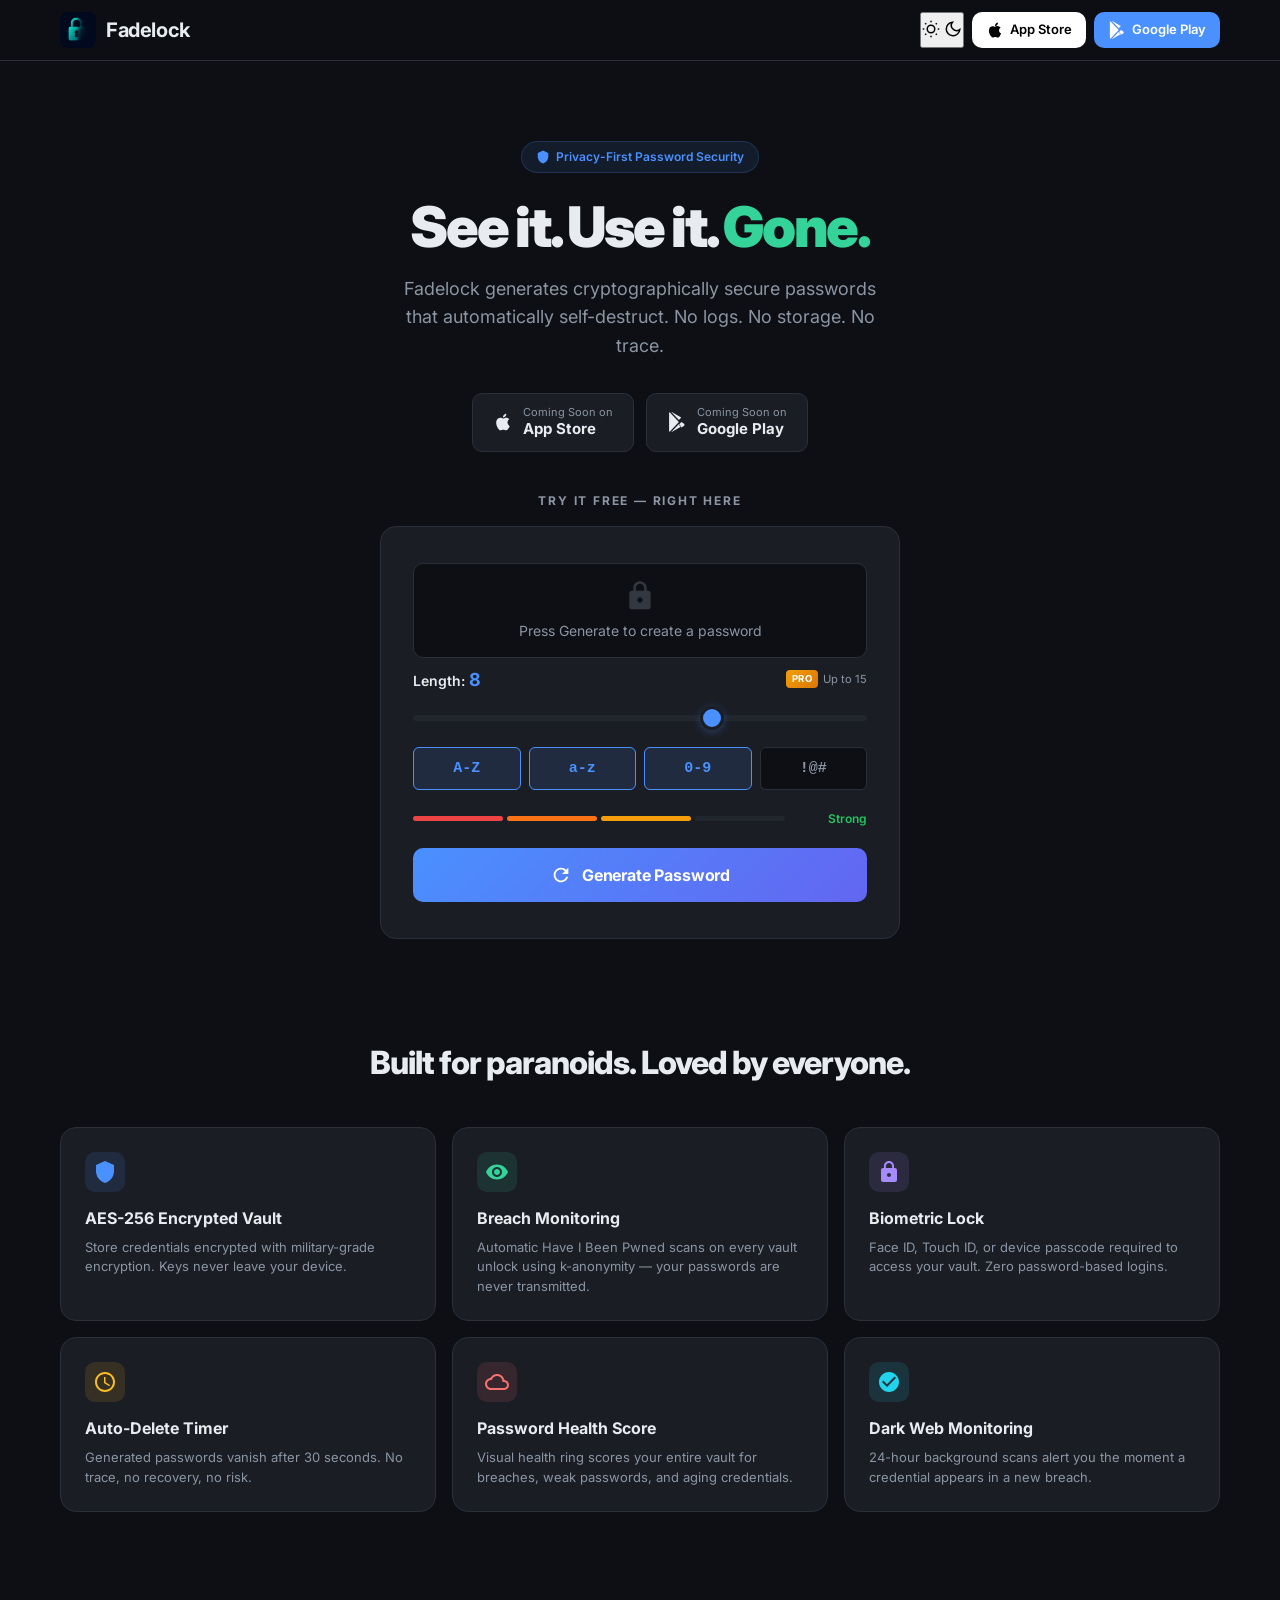
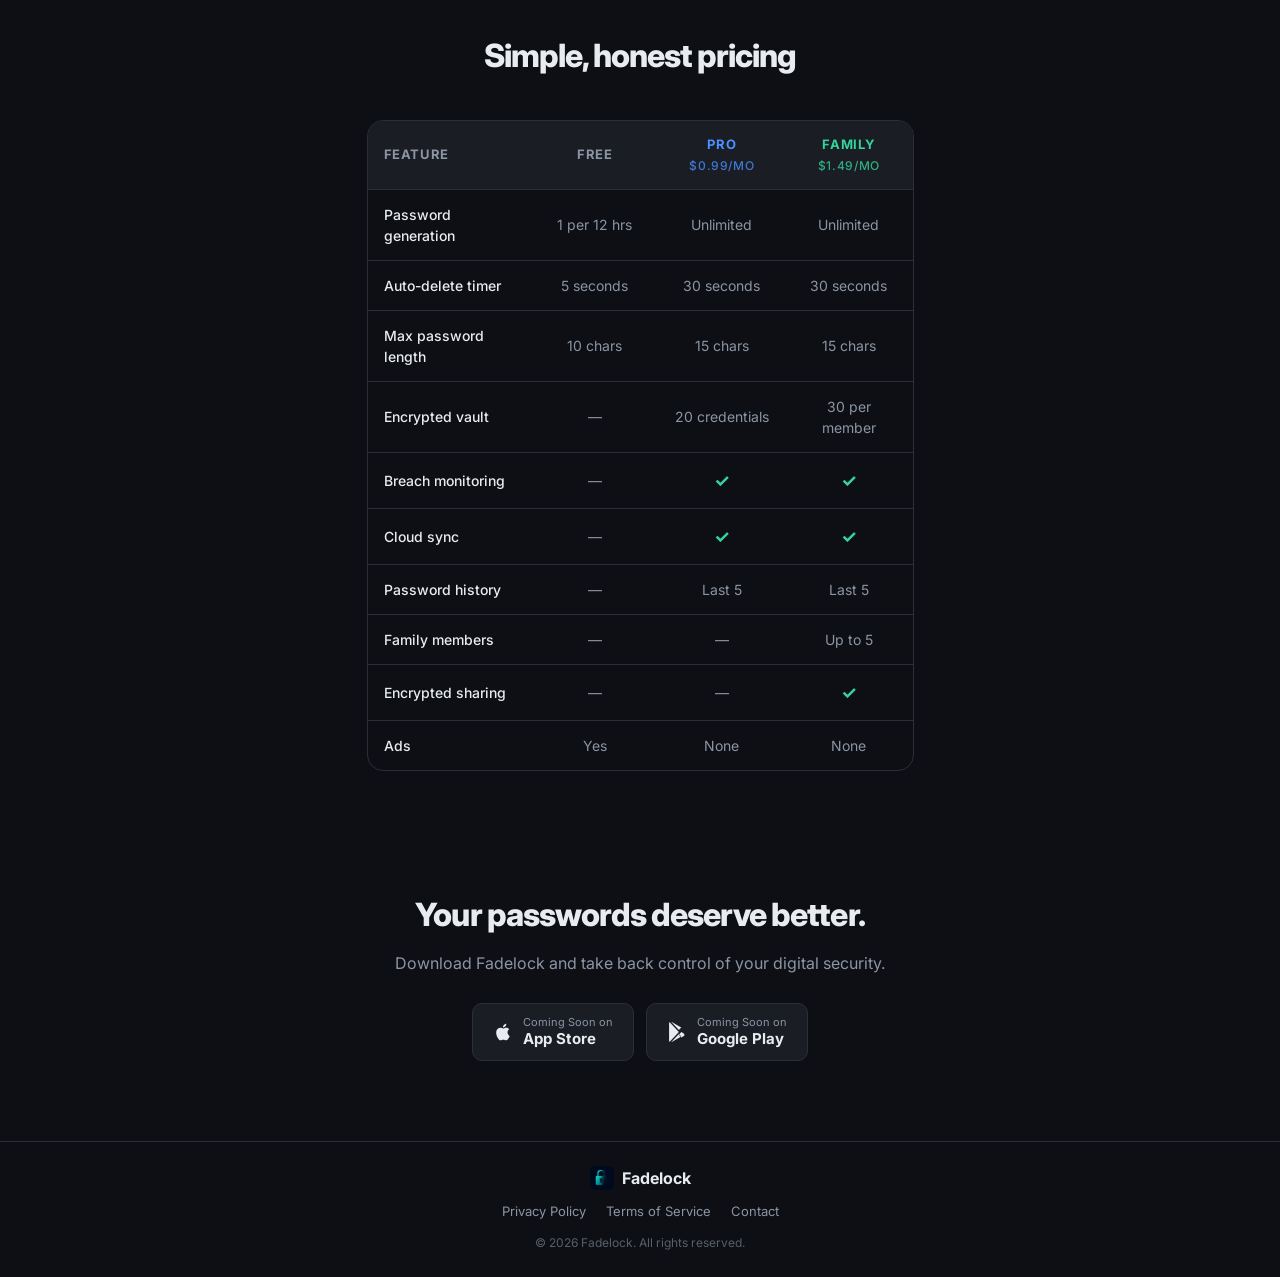
==== index.html @ af9e6806 "Update index.html" ====
<!DOCTYPE html>
<html lang="en">
<head>
  <meta charset="UTF-8">
  <meta name="viewport" content="width=device-width, initial-scale=1.0">
  <title>Fadelock — Secure Password Generator</title>
  <meta name="description" content="Generate cryptographically secure passwords that self-destruct. Free web password generator by Fadelock — zero-knowledge, no tracking, no accounts required.">
  <meta name="keywords" content="password generator, secure password, random password, cryptographic, zero-knowledge, privacy, fadelock, encrypted vault">
  <meta name="author" content="Fadelock">
  <meta name="theme-color" content="#0D0F14">

  <!-- Favicons -->
  <link rel="icon" type="image/x-icon" href="favicon.ico">
  <link rel="icon" type="image/png" sizes="32x32" href="favicon-32x32.png">
  <link rel="icon" type="image/png" sizes="16x16" href="favicon-16x16.png">
  <link rel="apple-touch-icon" sizes="180x180" href="apple-touch-icon.png">

  <!-- Open Graph -->
  <meta property="og:type" content="website">
  <meta property="og:url" content="https://fadelock.app/">
  <meta property="og:title" content="Fadelock — Secure Password Generator">
  <meta property="og:description" content="Generate cryptographically secure passwords that self-destruct. Zero-knowledge, no tracking, no accounts. Download the app for unlimited generations and an encrypted vault.">
  <meta property="og:image" content="https://fadelock.app/og-image.png">
  <meta property="og:image:width" content="1200">
  <meta property="og:image:height" content="630">
  <meta property="og:site_name" content="Fadelock">

  <!-- Twitter Card -->
  <meta name="twitter:card" content="summary_large_image">
  <meta name="twitter:title" content="Fadelock — Secure Password Generator">
  <meta name="twitter:description" content="Generate cryptographically secure passwords that self-destruct. Zero-knowledge, no tracking, no accounts.">
  <meta name="twitter:image" content="https://fadelock.app/og-image.png">

  <!-- Canonical -->
  <link rel="canonical" href="https://fadelock.app/">

  <!-- JSON-LD Structured Data -->
  <script type="application/ld+json">
  {
    "@context": "https://schema.org",
    "@type": "WebApplication",
    "name": "Fadelock Password Generator",
    "url": "https://fadelock.app",
    "description": "Generate cryptographically secure passwords that self-destruct. Zero-knowledge, no tracking, no accounts required.",
    "applicationCategory": "SecurityApplication",
    "operatingSystem": "Web",
    "offers": {
      "@type": "Offer",
      "price": "0",
      "priceCurrency": "USD"
    },
    "author": {
      "@type": "Organization",
      "name": "Fadelock",
      "url": "https://fadelock.app",
      "email": "fadelockapp@gmail.com"
    },
    "softwareApplication": [
      {
        "@type": "MobileApplication",
        "name": "Fadelock",
        "operatingSystem": "iOS",
        "applicationCategory": "SecurityApplication",
        "downloadUrl": "https://apps.apple.com/app/fadelock"
      },
      {
        "@type": "MobileApplication",
        "name": "Fadelock",
        "operatingSystem": "Android",
        "applicationCategory": "SecurityApplication",
        "downloadUrl": "https://play.google.com/store/apps/details?id=space.manus.securegen"
      }
    ]
  }
  </script>

  <!-- =============================================
       Google Analytics 4
       REPLACE "GA_MEASUREMENT_ID" with your actual ID (e.g., G-XXXXXXXXXX)
       Find it at: https://analytics.google.com > Admin > Data Streams > Measurement ID
       ============================================= -->
  <script async src="https://www.googletagmanager.com/gtag/js?id=GA_MEASUREMENT_ID"></script>
  <script>
    window.dataLayer = window.dataLayer || [];
    function gtag(){dataLayer.push(arguments);}
    gtag('js', new Date());
    gtag('config', 'GA_MEASUREMENT_ID');
  </script>

  <!-- =============================================
       Google AdSense
       REPLACE "ca-pub-XXXXXXXXXXXXXXXX" with your publisher ID
       Find it at: https://adsense.google.com > Account > Publisher ID
       ============================================= -->
  <script async src="https://pagead2.googlesyndication.com/pagead/js/adsbygoogle.js?client=ca-pub-XXXXXXXXXXXXXXXX" crossorigin="anonymous"></script>

  <!-- Fonts & Styles -->
  <link rel="preconnect" href="https://fonts.googleapis.com">
  <link rel="preconnect" href="https://fonts.gstatic.com" crossorigin>
  <link href="https://fonts.googleapis.com/css2?family=Inter:wght@400;500;600;700;800;900&display=swap" rel="stylesheet">
  <link rel="stylesheet" href="styles.css">
</head>
<body>
  <!-- Header with store links -->
  <header class="header">
    <div class="header-inner">
      <div class="header-brand">
        <img src="icon.png" alt="Fadelock" class="header-logo">
        <span class="header-title">Fadelock</span>
      </div>
      <div class="header-links">
        <button id="themeToggle" class="theme-toggle" title="Toggle light/dark mode" aria-label="Toggle theme">
          <svg class="theme-icon-sun" viewBox="0 0 24 24" width="18" height="18" fill="none" stroke="currentColor" stroke-width="2"><circle cx="12" cy="12" r="5"/><line x1="12" y1="1" x2="12" y2="3"/><line x1="12" y1="21" x2="12" y2="23"/><line x1="4.22" y1="4.22" x2="5.64" y2="5.64"/><line x1="18.36" y1="18.36" x2="19.78" y2="19.78"/><line x1="1" y1="12" x2="3" y2="12"/><line x1="21" y1="12" x2="23" y2="12"/><line x1="4.22" y1="19.78" x2="5.64" y2="18.36"/><line x1="18.36" y1="5.64" x2="19.78" y2="4.22"/></svg>
          <svg class="theme-icon-moon" viewBox="0 0 24 24" width="18" height="18" fill="none" stroke="currentColor" stroke-width="2"><path d="M21 12.79A9 9 0 1 1 11.21 3 7 7 0 0 0 21 12.79z"/></svg>
        </button>
        <a href="https://apps.apple.com/app/fadelock" target="_blank" rel="noopener" class="store-btn apple-btn" title="Download on the App Store">
          <svg viewBox="0 0 24 24" width="18" height="18" fill="currentColor"><path d="M18.71 19.5c-.83 1.24-1.71 2.45-3.05 2.47-1.34.03-1.77-.79-3.29-.79-1.53 0-2 .77-3.27.82-1.31.05-2.3-1.32-3.14-2.53C4.25 17 2.94 12.45 4.7 9.39c.87-1.52 2.43-2.48 4.12-2.51 1.28-.02 2.5.87 3.29.87.78 0 2.26-1.07 3.8-.91.65.03 2.47.26 3.64 1.98-.09.06-2.17 1.28-2.15 3.81.03 3.02 2.65 4.03 2.68 4.04-.03.07-.42 1.44-1.38 2.83M13 3.5c.73-.83 1.94-1.46 2.94-1.5.13 1.17-.34 2.35-1.04 3.19-.69.85-1.83 1.51-2.95 1.42-.15-1.15.41-2.35 1.05-3.11z"/></svg>
          <span>App Store</span>
        </a>
        <a href="https://play.google.com/store/apps/details?id=space.manus.securegen" target="_blank" rel="noopener" class="store-btn google-btn" title="Get it on Google Play">
          <svg viewBox="0 0 24 24" width="18" height="18" fill="currentColor"><path d="M3.18 23.75c-.36-.17-.68-.52-.68-1.06V1.31c0-.54.32-.89.68-1.06l11.06 11.75L3.18 23.75zm1.4.87l12.52-7.24-2.76-2.93L4.58 24.62zm15.6-10.38c.6.34.82.82.82 1.26s-.22.92-.82 1.26l-2.96 1.71-3.03-3.22 3.03-3.22 2.96 1.71v.5zM4.58-.62l9.76 10.17 2.76-2.93L4.58-.62z"/></svg>
          <span>Google Play</span>
        </a>
      </div>
    </div>
  </header>

  <!-- Top ad banner -->
  <div class="ad-slot ad-slot-top">
    <ins class="adsbygoogle"
         style="display:block"
         data-ad-client="ca-pub-XXXXXXXXXXXXXXXX"
         data-ad-slot="TOP_AD_SLOT_ID"
         data-ad-format="auto"
         data-full-width-responsive="true"></ins>
    <script>(adsbygoogle = window.adsbygoogle || []).push({});</script>
  </div>

  <!-- Hero Section -->
  <section class="hero">
    <div class="hero-inner">
      <div class="hero-badge">
        <svg viewBox="0 0 24 24" width="14" height="14" fill="currentColor"><path d="M12 1L3 5v6c0 5.55 3.84 10.74 9 12 5.16-1.26 9-6.45 9-12V5l-9-4z"/></svg>
        <span>Privacy-First Password Security</span>
      </div>
      <h1 class="hero-title">See it. Use it. <span class="hero-accent">Gone.</span></h1>
      <p class="hero-subtitle">Fadelock generates cryptographically secure passwords that automatically self-destruct. No logs. No storage. No trace.</p>
      <div class="hero-store-buttons">
        <a href="https://apps.apple.com/app/fadelock" target="_blank" rel="noopener" class="hero-store-btn">
          <svg viewBox="0 0 24 24" width="20" height="20" fill="currentColor"><path d="M18.71 19.5c-.83 1.24-1.71 2.45-3.05 2.47-1.34.03-1.77-.79-3.29-.79-1.53 0-2 .77-3.27.82-1.31.05-2.3-1.32-3.14-2.53C4.25 17 2.94 12.45 4.7 9.39c.87-1.52 2.43-2.48 4.12-2.51 1.28-.02 2.5.87 3.29.87.78 0 2.26-1.07 3.8-.91.65.03 2.47.26 3.64 1.98-.09.06-2.17 1.28-2.15 3.81.03 3.02 2.65 4.03 2.68 4.04-.03.07-.42 1.44-1.38 2.83M13 3.5c.73-.83 1.94-1.46 2.94-1.5.13 1.17-.34 2.35-1.04 3.19-.69.85-1.83 1.51-2.95 1.42-.15-1.15.41-2.35 1.05-3.11z"/></svg>
          <div class="hero-store-text">
            <span class="hero-store-small">Coming Soon on</span>
            <span class="hero-store-name">App Store</span>
          </div>
        </a>
        <a href="https://play.google.com/store/apps/details?id=space.manus.securegen" target="_blank" rel="noopener" class="hero-store-btn">
          <svg viewBox="0 0 24 24" width="20" height="20" fill="currentColor"><path d="M3.18 23.75c-.36-.17-.68-.52-.68-1.06V1.31c0-.54.32-.89.68-1.06l11.06 11.75L3.18 23.75zm1.4.87l12.52-7.24-2.76-2.93L4.58 24.62zm15.6-10.38c.6.34.82.82.82 1.26s-.22.92-.82 1.26l-2.96 1.71-3.03-3.22 3.03-3.22 2.96 1.71v.5zM4.58-.62l9.76 10.17 2.76-2.93L4.58-.62z"/></svg>
          <div class="hero-store-text">
            <span class="hero-store-small">Coming Soon on</span>
            <span class="hero-store-name">Google Play</span>
          </div>
        </a>
      </div>
    </div>
  </section>

  <!-- Main content -->
  <main class="main">
    <div class="content-wrapper">
      <!-- Left sidebar ad (desktop only) -->
      <aside class="ad-slot ad-slot-sidebar ad-slot-left">
        <ins class="adsbygoogle"
             style="display:block"
             data-ad-client="ca-pub-XXXXXXXXXXXXXXXX"
             data-ad-slot="LEFT_SIDEBAR_AD_SLOT_ID"
             data-ad-format="vertical"
             data-full-width-responsive="false"></ins>
        <script>(adsbygoogle = window.adsbygoogle || []).push({});</script>
      </aside>

      <!-- Generator card -->
      <section class="generator-section">
        <div class="section-label">TRY IT FREE &mdash; RIGHT HERE</div>
        <div class="generator-card">
          <!-- Password display -->
          <div class="password-display" id="passwordDisplay">
            <div class="password-empty" id="passwordEmpty">
              <svg viewBox="0 0 24 24" width="32" height="32" fill="currentColor" class="lock-icon"><path d="M18 8h-1V6c0-2.76-2.24-5-5-5S7 3.24 7 6v2H6c-1.1 0-2 .9-2 2v10c0 1.1.9 2 2 2h12c1.1 0 2-.9 2-2V10c0-1.1-.9-2-2-2zM12 17c-1.1 0-2-.9-2-2s.9-2 2-2 2 .9 2 2-.9 2-2 2zm3.1-9H8.9V6c0-1.71 1.39-3.1 3.1-3.1s3.1 1.39 3.1 3.1v2z"/></svg>
              <span>Press Generate to create a password</span>
            </div>
            <div class="password-value-wrapper" id="passwordWrapper" style="display:none;">
              <span class="password-value" id="passwordValue"></span>
              <button class="copy-btn" id="copyBtn" title="Copy to clipboard">
                <svg class="copy-icon-copy" viewBox="0 0 24 24" width="20" height="20" fill="currentColor"><path d="M16 1H4c-1.1 0-2 .9-2 2v14h2V3h12V1zm3 4H8c-1.1 0-2 .9-2 2v14c0 1.1.9 2 2 2h11c1.1 0 2-.9 2-2V7c0-1.1-.9-2-2-2zm0 16H8V7h11v14z"/></svg>
                <svg class="copy-icon-check" viewBox="0 0 24 24" width="20" height="20" fill="currentColor"><path d="M9 16.17L4.83 12l-1.42 1.41L9 19 21 7l-1.41-1.41L9 16.17z"/></svg>
              </button>
            </div>
            <div class="copy-toast" id="copyToast">Copied! Auto-clears in 15s</div>
          </div>

          <!-- Timer bar -->
          <div class="timer-bar-container" id="timerBarContainer" style="display:none;">
            <div class="timer-bar" id="timerBar"></div>
            <span class="timer-text" id="timerText">5s</span>
          </div>


          <!-- Length slider -->
          <div class="control-group">
            <div class="control-label-row">
              <label class="control-label">Length: <span class="length-value" id="lengthValue">8</span></label>
              <a href="#download" class="pro-badge-link">
                <span class="pro-badge">PRO</span>
                <span class="pro-badge-text">Up to 15</span>
              </a>
            </div>
            <input type="range" id="lengthSlider" min="4" max="10" value="8" class="length-slider">
          </div>

          <!-- Character toggles -->
          <div class="control-group">
            <div class="toggle-grid">
              <button class="toggle-chip active" id="toggleUpper" data-option="uppercase">A-Z</button>
              <button class="toggle-chip active" id="toggleLower" data-option="lowercase">a-z</button>
              <button class="toggle-chip active" id="toggleNumbers" data-option="numbers">0-9</button>
              <button class="toggle-chip" id="toggleSymbols" data-option="symbols">!@#</button>
            </div>
          </div>

          <!-- Strength indicator -->
          <div class="strength-row" id="strengthRow">
            <div class="strength-inline">
              <div class="strength-segments">
                <div class="strength-segment" id="seg1"></div>
                <div class="strength-segment" id="seg2"></div>
                <div class="strength-segment" id="seg3"></div>
                <div class="strength-segment" id="seg4"></div>
              </div>
              <span class="strength-label" id="strengthLabel" title="">&mdash;</span>
            </div>
          </div>

          <!-- Generate button / Cooldown -->
          <div class="generate-area">
            <button class="generate-btn" id="generateBtn">
              <svg viewBox="0 0 24 24" width="22" height="22" fill="currentColor"><path d="M17.65 6.35A7.958 7.958 0 0012 4c-4.42 0-7.99 3.58-7.99 8s3.57 8 7.99 8c3.73 0 6.84-2.55 7.73-6h-2.08A5.99 5.99 0 0112 18c-3.31 0-6-2.69-6-6s2.69-6 6-6c1.66 0 3.14.69 4.22 1.78L13 11h7V4l-2.35 2.35z"/></svg>
              <span>Generate Password</span>
            </button>
            <div class="cooldown-display" id="cooldownDisplay" style="display:none;">
              <div class="cooldown-icon">
                <svg viewBox="0 0 24 24" width="24" height="24" fill="currentColor"><path d="M11.99 2C6.47 2 2 6.48 2 12s4.47 10 9.99 10C17.52 22 22 17.52 22 12S17.52 2 11.99 2zM12 20c-4.42 0-8-3.58-8-8s3.58-8 8-8 8 3.58 8 8-3.58 8-8 8zm.5-13H11v6l5.25 3.15.75-1.23-4.5-2.67z"/></svg>
              </div>
              <div class="cooldown-info">
                <span class="cooldown-label">Next generation available in</span>
                <span class="cooldown-timer" id="cooldownTimer">00:00:00</span>
              </div>
            </div>
          </div>
        </div>

        <!-- Middle ad (mobile only) -->
        <div class="ad-slot ad-slot-middle">
          <ins class="adsbygoogle"
               style="display:block"
               data-ad-client="ca-pub-XXXXXXXXXXXXXXXX"
               data-ad-slot="MIDDLE_AD_SLOT_ID"
               data-ad-format="auto"
               data-full-width-responsive="true"></ins>
          <script>(adsbygoogle = window.adsbygoogle || []).push({});</script>
        </div>
      </section>

      <!-- Right sidebar ad (desktop only) -->
      <aside class="ad-slot ad-slot-sidebar ad-slot-right">
        <ins class="adsbygoogle"
             style="display:block"
             data-ad-client="ca-pub-XXXXXXXXXXXXXXXX"
             data-ad-slot="RIGHT_SIDEBAR_AD_SLOT_ID"
             data-ad-format="vertical"
             data-full-width-responsive="false"></ins>
        <script>(adsbygoogle = window.adsbygoogle || []).push({});</script>
      </aside>
    </div>
  </main>

  <!-- Features Section -->
  <section class="features-section">
    <h2 class="section-title">Built for paranoids. Loved by everyone.</h2>
    <div class="features-grid">
      <div class="feature-card">
        <div class="feature-icon feature-icon-blue">
          <svg viewBox="0 0 24 24" width="24" height="24" fill="currentColor"><path d="M12 1L3 5v6c0 5.55 3.84 10.74 9 12 5.16-1.26 9-6.45 9-12V5l-9-4z"/></svg>
        </div>
        <h3>AES-256 Encrypted Vault</h3>
        <p>Store credentials encrypted with military-grade encryption. Keys never leave your device.</p>
      </div>
      <div class="feature-card">
        <div class="feature-icon feature-icon-green">
          <svg viewBox="0 0 24 24" width="24" height="24" fill="currentColor"><path d="M12 4.5C7 4.5 2.73 7.61 1 12c1.73 4.39 6 7.5 11 7.5s9.27-3.11 11-7.5c-1.73-4.39-6-7.5-11-7.5zM12 17c-2.76 0-5-2.24-5-5s2.24-5 5-5 5 2.24 5 5-2.24 5-5 5zm0-8c-1.66 0-3 1.34-3 3s1.34 3 3 3 3-1.34 3-3-1.34-3-3-3z"/></svg>
        </div>
        <h3>Breach Monitoring</h3>
        <p>Automatic Have I Been Pwned scans on every vault unlock using k-anonymity — your passwords are never transmitted.</p>
      </div>
      <div class="feature-card">
        <div class="feature-icon feature-icon-purple">
          <svg viewBox="0 0 24 24" width="24" height="24" fill="currentColor"><path d="M18 8h-1V6c0-2.76-2.24-5-5-5S7 3.24 7 6v2H6c-1.1 0-2 .9-2 2v10c0 1.1.9 2 2 2h12c1.1 0 2-.9 2-2V10c0-1.1-.9-2-2-2zM12 17c-1.1 0-2-.9-2-2s.9-2 2-2 2 .9 2 2-.9 2-2 2zm3.1-9H8.9V6c0-1.71 1.39-3.1 3.1-3.1s3.1 1.39 3.1 3.1v2z"/></svg>
        </div>
        <h3>Biometric Lock</h3>
        <p>Face ID, Touch ID, or device passcode required to access your vault. Zero password-based logins.</p>
      </div>
      <div class="feature-card">
        <div class="feature-icon feature-icon-yellow">
          <svg viewBox="0 0 24 24" width="24" height="24" fill="currentColor"><path d="M11.99 2C6.47 2 2 6.48 2 12s4.47 10 9.99 10C17.52 22 22 17.52 22 12S17.52 2 11.99 2zM12 20c-4.42 0-8-3.58-8-8s3.58-8 8-8 8 3.58 8 8-3.58 8-8 8zm.5-13H11v6l5.25 3.15.75-1.23-4.5-2.67z"/></svg>
        </div>
        <h3>Auto-Delete Timer</h3>
        <p>Generated passwords vanish after 30 seconds. No trace, no recovery, no risk.</p>
      </div>
      <div class="feature-card">
        <div class="feature-icon feature-icon-red">
          <svg viewBox="0 0 24 24" width="24" height="24" fill="currentColor"><path d="M19.35 10.04C18.67 6.59 15.64 4 12 4 9.11 4 6.6 5.64 5.35 8.04 2.34 8.36 0 10.91 0 14c0 3.31 2.69 6 6 6h13c2.76 0 5-2.24 5-5 0-2.64-2.05-4.78-4.65-4.96zM19 18H6c-2.21 0-4-1.79-4-4s1.79-4 4-4h.71C7.37 7.69 9.48 6 12 6c3.04 0 5.5 2.46 5.5 5.5v.5H19c1.66 0 3 1.34 3 3s-1.34 3-3 3z"/></svg>
        </div>
        <h3>Password Health Score</h3>
        <p>Visual health ring scores your entire vault for breaches, weak passwords, and aging credentials.</p>
      </div>
      <div class="feature-card">
        <div class="feature-icon feature-icon-cyan">
          <svg viewBox="0 0 24 24" width="24" height="24" fill="currentColor"><path d="M12 2C6.48 2 2 6.48 2 12s4.48 10 10 10 10-4.48 10-10S17.52 2 12 2zm-2 15l-5-5 1.41-1.41L10 14.17l7.59-7.59L19 8l-9 9z"/></svg>
        </div>
        <h3>Dark Web Monitoring</h3>
        <p>24-hour background scans alert you the moment a credential appears in a new breach.</p>
      </div>
    </div>
  </section>

  <!-- Pricing Section -->
  <section class="pricing-section">
    <h2 class="section-title">Simple, honest pricing</h2>
    <div class="pricing-table-wrapper">
      <table class="pricing-table">
        <thead>
          <tr>
            <th class="pricing-feature-col">Feature</th>
            <th class="pricing-plan-col">Free</th>
            <th class="pricing-plan-col pricing-highlight">Pro <span class="pricing-price">$0.99/mo</span></th>
            <th class="pricing-plan-col pricing-highlight-family">Family <span class="pricing-price">$1.49/mo</span></th>
          </tr>
        </thead>
        <tbody>
          <tr>
            <td>Password generation</td>
            <td>1 per 12 hrs</td>
            <td>Unlimited</td>
            <td>Unlimited</td>
          </tr>
          <tr>
            <td>Auto-delete timer</td>
            <td>5 seconds</td>
            <td>30 seconds</td>
            <td>30 seconds</td>
          </tr>
          <tr>
            <td>Max password length</td>
            <td>10 chars</td>
            <td>15 chars</td>
            <td>15 chars</td>
          </tr>
          <tr>
            <td>Encrypted vault</td>
            <td>&mdash;</td>
            <td>20 credentials</td>
            <td>30 per member</td>
          </tr>
          <tr>
            <td>Breach monitoring</td>
            <td>&mdash;</td>
            <td><span class="check-mark">&#10003;</span></td>
            <td><span class="check-mark">&#10003;</span></td>
          </tr>
          <tr>
            <td>Cloud sync</td>
            <td>&mdash;</td>
            <td><span class="check-mark">&#10003;</span></td>
            <td><span class="check-mark">&#10003;</span></td>
          </tr>
          <tr>
            <td>Password history</td>
            <td>&mdash;</td>
            <td>Last 5</td>
            <td>Last 5</td>
          </tr>
          <tr>
            <td>Family members</td>
            <td>&mdash;</td>
            <td>&mdash;</td>
            <td>Up to 5</td>
          </tr>
          <tr>
            <td>Encrypted sharing</td>
            <td>&mdash;</td>
            <td>&mdash;</td>
            <td><span class="check-mark">&#10003;</span></td>
          </tr>
          <tr>
            <td>Ads</td>
            <td>Yes</td>
            <td>None</td>
            <td>None</td>
          </tr>
        </tbody>
      </table>
    </div>
  </section>

  <!-- Final CTA -->
  <section class="final-cta" id="download">
    <h2 class="cta-title">Your passwords deserve better.</h2>
    <p class="cta-subtitle">Download Fadelock and take back control of your digital security.</p>
    <div class="cta-buttons-final">
      <a href="https://apps.apple.com/app/fadelock" target="_blank" rel="noopener" class="hero-store-btn">
        <svg viewBox="0 0 24 24" width="20" height="20" fill="currentColor"><path d="M18.71 19.5c-.83 1.24-1.71 2.45-3.05 2.47-1.34.03-1.77-.79-3.29-.79-1.53 0-2 .77-3.27.82-1.31.05-2.3-1.32-3.14-2.53C4.25 17 2.94 12.45 4.7 9.39c.87-1.52 2.43-2.48 4.12-2.51 1.28-.02 2.5.87 3.29.87.78 0 2.26-1.07 3.8-.91.65.03 2.47.26 3.64 1.98-.09.06-2.17 1.28-2.15 3.81.03 3.02 2.65 4.03 2.68 4.04-.03.07-.42 1.44-1.38 2.83M13 3.5c.73-.83 1.94-1.46 2.94-1.5.13 1.17-.34 2.35-1.04 3.19-.69.85-1.83 1.51-2.95 1.42-.15-1.15.41-2.35 1.05-3.11z"/></svg>
        <div class="hero-store-text">
          <span class="hero-store-small">Coming Soon on</span>
          <span class="hero-store-name">App Store</span>
        </div>
      </a>
      <a href="https://play.google.com/store/apps/details?id=space.manus.securegen" target="_blank" rel="noopener" class="hero-store-btn">
        <svg viewBox="0 0 24 24" width="20" height="20" fill="currentColor"><path d="M3.18 23.75c-.36-.17-.68-.52-.68-1.06V1.31c0-.54.32-.89.68-1.06l11.06 11.75L3.18 23.75zm1.4.87l12.52-7.24-2.76-2.93L4.58 24.62zm15.6-10.38c.6.34.82.82.82 1.26s-.22.92-.82 1.26l-2.96 1.71-3.03-3.22 3.03-3.22 2.96 1.71v.5zM4.58-.62l9.76 10.17 2.76-2.93L4.58-.62z"/></svg>
        <div class="hero-store-text">
          <span class="hero-store-small">Coming Soon on</span>
          <span class="hero-store-name">Google Play</span>
        </div>
      </a>
    </div>
  </section>

  <!-- Bottom ad banner -->
  <div class="ad-slot ad-slot-bottom">
    <ins class="adsbygoogle"
         style="display:block"
         data-ad-client="ca-pub-XXXXXXXXXXXXXXXX"
         data-ad-slot="BOTTOM_AD_SLOT_ID"
         data-ad-format="auto"
         data-full-width-responsive="true"></ins>
    <script>(adsbygoogle = window.adsbygoogle || []).push({});</script>
  </div>

  <!-- Footer -->
  <footer class="footer">
    <div class="footer-inner">
      <div class="footer-brand">
        <img src="icon.png" alt="Fadelock" class="footer-logo">
        <span>Fadelock</span>
      </div>
      <div class="footer-links">
        <a href="https://fadelockapp.github.io/fadelock-legal/privacy-policy.html" target="_blank" rel="noopener">Privacy Policy</a>
        <a href="https://fadelockapp.github.io/fadelock-legal/terms-of-service.html" target="_blank" rel="noopener">Terms of Service</a>
        <a href="mailto:fadelockapp@gmail.com">Contact</a>
      </div>
      <p class="footer-copy">&copy; 2026 Fadelock. All rights reserved.</p>
    </div>
  </footer>

  <!-- Analytics event tracking -->
  <script>
    document.addEventListener('DOMContentLoaded', function() {
      var genBtn = document.getElementById('generateBtn');
      if (genBtn) {
        genBtn.addEventListener('click', function() {
          if (typeof gtag === 'function') {
            gtag('event', 'generate_password', { event_category: 'engagement', event_label: 'web_generator' });
          }
        });
      }
      var copyBtn = document.getElementById('copyBtn');
      if (copyBtn) {
        copyBtn.addEventListener('click', function() {
          if (typeof gtag === 'function') {
            gtag('event', 'copy_password', { event_category: 'engagement', event_label: 'web_generator' });
          }
        });
      }
      document.querySelectorAll('.store-btn, .hero-store-btn').forEach(function(link) {
        link.addEventListener('click', function() {
          if (typeof gtag === 'function') {
            var store = link.href.includes('apple') ? 'app_store' : 'google_play';
            gtag('event', 'click_store_link', { event_category: 'conversion', event_label: store });
          }
        });
      });
      // Pro badge click tracking
      var proBadge = document.querySelector('.pro-badge-link');
      if (proBadge) {
        proBadge.addEventListener('click', function() {
          if (typeof gtag === 'function') {
            gtag('event', 'click_pro_badge', { event_category: 'conversion', event_label: 'upgrade_interest' });
          }
        });
      }
    });
  </script>

  <!-- Theme Toggle Script -->
  <script>
    (function() {
      var toggle = document.getElementById('themeToggle');
      var html = document.documentElement;
      var storageKey = 'fadelock_theme';

      // Load saved preference (default: dark)
      var saved = localStorage.getItem(storageKey);
      if (saved === 'light') {
        html.setAttribute('data-theme', 'light');
      }

      toggle.addEventListener('click', function() {
        var isLight = html.getAttribute('data-theme') === 'light';
        if (isLight) {
          html.removeAttribute('data-theme');
          localStorage.setItem(storageKey, 'dark');
        } else {
          html.setAttribute('data-theme', 'light');
          localStorage.setItem(storageKey, 'light');
        }
        // GA tracking
        if (typeof gtag === 'function') {
          gtag('event', 'toggle_theme', { event_category: 'engagement', event_label: isLight ? 'dark' : 'light' });
        }
      });
    })();
  </script>

  <script src="generator.js"></script>
</body>
</html>
---- styles.css ----
/* ============================================
   Fadelock Website — styles.css
   Dark theme matching the mobile app branding
   ============================================ */

:root {
  --bg: #0D0F14;
  --bg-surface: #1A1D24;
  --bg-elevated: #22262E;
  --fg: #E8ECF0;
  --fg-muted: #8B95A3;
  --primary: #4A90FF;
  --primary-hover: #3A7FEE;
  --border: #2A2F38;
  --success: #34D399;
  --warning: #FBBF24;
  --error: #F87171;
  --accent: #A78BFA;
  --cyan: #22D3EE;
  --radius: 16px;
  --radius-sm: 10px;
  --radius-xs: 6px;
  --font: 'Inter', -apple-system, BlinkMacSystemFont, 'Segoe UI', Roboto, sans-serif;
  --max-width: 1200px;
  --transition: 0.2s ease;
}

*, *::before, *::after {
  box-sizing: border-box;
  margin: 0;
  padding: 0;
}

html {
  scroll-behavior: smooth;
  font-size: 16px;
  -webkit-font-smoothing: antialiased;
  -moz-osx-font-smoothing: grayscale;
}

body {
  font-family: var(--font);
  background: var(--bg);
  color: var(--fg);
  min-height: 100vh;
  display: flex;
  flex-direction: column;
  line-height: 1.5;
}

/* ============================================
   Header
   ============================================ */

.header {
  position: sticky;
  top: 0;
  z-index: 100;
  background: rgba(13, 15, 20, 0.85);
  backdrop-filter: blur(16px);
  -webkit-backdrop-filter: blur(16px);
  border-bottom: 1px solid var(--border);
}

.header-inner {
  max-width: var(--max-width);
  margin: 0 auto;
  padding: 12px 20px;
  display: flex;
  align-items: center;
  justify-content: space-between;
}

.header-brand {
  display: flex;
  align-items: center;
  gap: 10px;
}

.header-logo {
  width: 36px;
  height: 36px;
  border-radius: 8px;
}

.header-title {
  font-size: 1.25rem;
  font-weight: 700;
  letter-spacing: -0.02em;
}

.header-links {
  display: flex;
  gap: 8px;
}

.store-btn {
  display: inline-flex;
  align-items: center;
  gap: 6px;
  padding: 8px 14px;
  border-radius: var(--radius-sm);
  font-size: 0.8125rem;
  font-weight: 600;
  text-decoration: none;
  transition: all var(--transition);
}

.apple-btn {
  background: #fff;
  color: #000;
}

.apple-btn:hover {
  background: #e5e5e5;
  transform: translateY(-1px);
}

.google-btn {
  background: var(--primary);
  color: #fff;
}

.google-btn:hover {
  background: var(--primary-hover);
  transform: translateY(-1px);
}

/* ============================================
   Ad Slots
   ============================================ */

.ad-slot {
  display: flex;
  justify-content: center;
  padding: 8px 20px;
}

.ad-slot-top {
  padding-top: 12px;
}

.ad-slot-bottom {
  padding-bottom: 12px;
}

.ad-slot-sidebar {
  display: none;
  flex-shrink: 0;
  align-self: flex-start;
  position: sticky;
  top: 80px;
  width: 160px;
}

.ad-slot-middle {
  display: block;
  padding: 16px 0;
}

/* ============================================
   Hero Section
   ============================================ */

.hero {
  padding: 60px 20px 40px;
  text-align: center;
}

.hero-inner {
  max-width: 640px;
  margin: 0 auto;
}

.hero-badge {
  display: inline-flex;
  align-items: center;
  gap: 6px;
  padding: 6px 14px;
  border-radius: 20px;
  background: rgba(74, 144, 255, 0.1);
  border: 1px solid rgba(74, 144, 255, 0.2);
  color: var(--primary);
  font-size: 0.75rem;
  font-weight: 600;
  margin-bottom: 24px;
}

.hero-title {
  font-size: 3.5rem;
  font-weight: 900;
  letter-spacing: -0.04em;
  line-height: 1.1;
  margin-bottom: 16px;
}

.hero-accent {
  color: var(--success);
}

.hero-subtitle {
  font-size: 1.125rem;
  color: var(--fg-muted);
  line-height: 1.6;
  max-width: 480px;
  margin: 0 auto 32px;
}

.hero-store-buttons {
  display: flex;
  gap: 12px;
  justify-content: center;
  flex-wrap: wrap;
}

.hero-store-btn {
  display: inline-flex;
  align-items: center;
  gap: 10px;
  padding: 12px 20px;
  border-radius: var(--radius-sm);
  background: var(--bg-surface);
  border: 1px solid var(--border);
  color: var(--fg);
  text-decoration: none;
  transition: all var(--transition);
}

.hero-store-btn:hover {
  border-color: var(--primary);
  background: rgba(74, 144, 255, 0.08);
  transform: translateY(-1px);
}

.hero-store-text {
  display: flex;
  flex-direction: column;
  text-align: left;
}

.hero-store-small {
  font-size: 0.6875rem;
  color: var(--fg-muted);
  line-height: 1.2;
}

.hero-store-name {
  font-size: 0.9375rem;
  font-weight: 700;
  line-height: 1.3;
}

/* ============================================
   Main Content
   ============================================ */

.main {
  flex: 1;
  padding: 0 20px 40px;
}

.content-wrapper {
  max-width: var(--max-width);
  margin: 0 auto;
  display: flex;
  gap: 24px;
  justify-content: center;
}

.generator-section {
  flex: 1;
  max-width: 520px;
  min-width: 0;
}

.section-label {
  text-align: center;
  font-size: 0.75rem;
  font-weight: 700;
  letter-spacing: 0.15em;
  color: var(--fg-muted);
  margin-bottom: 16px;
  text-transform: uppercase;
}

/* ============================================
   Generator Card
   ============================================ */

.generator-card {
  background: var(--bg-surface);
  border: 1px solid var(--border);
  border-radius: var(--radius);
  padding: 28px 24px;
}

/* Password Display */

.password-display {
  position: relative;
  background: var(--bg);
  border: 1px solid var(--border);
  border-radius: var(--radius-sm);
  min-height: 72px;
  display: flex;
  align-items: center;
  justify-content: center;
  padding: 16px;
  margin-bottom: 8px;
  overflow: hidden;
}

.password-empty {
  display: flex;
  flex-direction: column;
  align-items: center;
  gap: 8px;
  color: var(--fg-muted);
  font-size: 0.875rem;
  text-align: center;
}

.lock-icon {
  opacity: 0.3;
}

.password-value-wrapper {
  display: flex;
  align-items: center;
  gap: 12px;
  width: 100%;
}

.password-value {
  flex: 1;
  font-family: 'SF Mono', 'Fira Code', 'Cascadia Code', 'Consolas', monospace;
  font-size: 1.5rem;
  font-weight: 600;
  letter-spacing: 0.08em;
  word-break: break-all;
  color: var(--primary);
  text-align: center;
  user-select: all;
  animation: fadeIn 0.3s ease;
}

@keyframes fadeIn {
  from { opacity: 0; transform: scale(0.95); }
  to { opacity: 1; transform: scale(1); }
}

.copy-btn {
  background: var(--bg-elevated);
  border: 1px solid var(--border);
  border-radius: var(--radius-xs);
  padding: 8px;
  cursor: pointer;
  color: var(--fg-muted);
  transition: all var(--transition);
  flex-shrink: 0;
}

.copy-btn:hover {
  color: var(--primary);
  border-color: var(--primary);
  background: rgba(74, 144, 255, 0.1);
}

.copy-btn:active {
  transform: scale(0.92);
}

.copy-toast {
  position: absolute;
  bottom: 8px;
  left: 50%;
  transform: translateX(-50%) translateY(8px);
  background: var(--success);
  color: #000;
  font-size: 0.75rem;
  font-weight: 600;
  padding: 4px 12px;
  border-radius: 20px;
  opacity: 0;
  pointer-events: none;
  transition: all 0.3s ease;
}

.copy-toast.show {
  opacity: 1;
  transform: translateX(-50%) translateY(0);
}

/* Timer Bar */

.timer-bar-container {
  position: relative;
  height: 6px;
  background: var(--bg-elevated);
  border-radius: 3px;
  margin-bottom: 16px;
  overflow: hidden;
}

.timer-bar {
  height: 100%;
  background: linear-gradient(90deg, var(--primary), var(--accent));
  border-radius: 3px;
  width: 100%;
  transition: width 0.1s linear;
}

.timer-text {
  position: absolute;
  right: 0;
  top: 12px;
  font-size: 0.75rem;
  color: var(--fg-muted);
  font-weight: 600;
  font-variant-numeric: tabular-nums;
}

/* Strength Indicator */

.strength-row {
  margin-bottom: 20px;
  opacity: 0;
  transition: opacity 0.3s ease;
}

.strength-row.visible {
  opacity: 1;
}

.strength-inline {
  display: flex;
  align-items: center;
  gap: 12px;
}

.strength-segments {
  display: flex;
  gap: 4px;
  flex: 1;
}

.strength-segment {
  flex: 1;
  height: 5px;
  border-radius: 3px;
  background: var(--bg-elevated);
  transition: background-color 0.3s ease, transform 0.3s ease;
}

.strength-segment.pulse {
  animation: segmentPulse 0.4s ease;
}

@keyframes segmentPulse {
  0% { transform: scaleY(1); }
  50% { transform: scaleY(2); }
  100% { transform: scaleY(1); }
}

.strength-label {
  font-size: 0.75rem;
  font-weight: 600;
  cursor: help;
  position: relative;
  white-space: nowrap;
  min-width: 70px;
  text-align: right;
}

.strength-label[title]:hover::after {
  content: attr(title);
  position: absolute;
  bottom: 120%;
  right: 0;
  background: var(--bg-elevated);
  color: var(--fg-primary);
  padding: 4px 10px;
  border-radius: 6px;
  font-size: 0.7rem;
  font-weight: 500;
  white-space: nowrap;
  pointer-events: none;
  border: 1px solid var(--border);
  box-shadow: 0 2px 8px rgba(0,0,0,0.3);
}

/* Pro badge */
.pro-badge-link {
  display: inline-flex;
  align-items: center;
  gap: 5px;
  text-decoration: none;
  transition: opacity 0.2s ease;
}

.pro-badge-link:hover {
  opacity: 0.8;
}

.pro-badge {
  background: linear-gradient(135deg, #F59E0B, #D97706);
  color: #fff;
  font-size: 0.6rem;
  font-weight: 700;
  padding: 2px 6px;
  border-radius: 4px;
  letter-spacing: 0.5px;
  position: relative;
  overflow: hidden;
}

.pro-badge::after {
  content: '';
  position: absolute;
  top: 0;
  left: -100%;
  width: 100%;
  height: 100%;
  background: linear-gradient(
    90deg,
    transparent,
    rgba(255, 255, 255, 0.3),
    transparent
  );
  animation: shimmer 2.5s infinite;
}

@keyframes shimmer {
  0% { left: -100%; }
  100% { left: 100%; }
}

.pro-badge-text {
  font-size: 0.7rem;
  color: var(--fg-muted);
}

/* Controls */

.control-group {
  margin-bottom: 20px;
}

.control-label-row {
  display: flex;
  justify-content: space-between;
  align-items: center;
  margin-bottom: 10px;
}

.control-label {
  font-size: 0.875rem;
  font-weight: 600;
  color: var(--fg);
}

.length-value {
  font-size: 1.125rem;
  font-weight: 700;
  color: var(--primary);
  font-variant-numeric: tabular-nums;
}

.length-note {
  font-size: 0.75rem;
  color: var(--fg-muted);
}

/* Range Slider */

.length-slider {
  -webkit-appearance: none;
  appearance: none;
  width: 100%;
  height: 6px;
  background: var(--bg-elevated);
  border-radius: 3px;
  outline: none;
  cursor: pointer;
  touch-action: manipulation;
}

.length-slider::-webkit-slider-thumb {
  -webkit-appearance: none;
  appearance: none;
  width: 24px;
  height: 24px;
  border-radius: 50%;
  background: var(--primary);
  cursor: pointer;
  border: 3px solid var(--bg-surface);
  box-shadow: 0 2px 8px rgba(74, 144, 255, 0.3);
  transition: transform var(--transition);
}

.length-slider::-webkit-slider-thumb:hover {
  transform: scale(1.15);
}

.length-slider::-moz-range-thumb {
  width: 24px;
  height: 24px;
  border-radius: 50%;
  background: var(--primary);
  cursor: pointer;
  border: 3px solid var(--bg-surface);
  box-shadow: 0 2px 8px rgba(74, 144, 255, 0.3);
}

/* Toggle Chips */

.toggle-grid {
  display: grid;
  grid-template-columns: repeat(4, 1fr);
  gap: 8px;
}

.toggle-chip {
  padding: 12px 4px;
  border-radius: var(--radius-xs);
  border: 1px solid var(--border);
  background: var(--bg);
  color: var(--fg-muted);
  -webkit-tap-highlight-color: transparent;
  touch-action: manipulation;
  font-size: 0.9375rem;
  font-weight: 600;
  cursor: pointer;
  transition: all var(--transition);
  font-family: 'SF Mono', 'Fira Code', monospace;
  text-align: center;
}

.toggle-chip:hover {
  border-color: var(--primary);
}

.toggle-chip.active {
  background: rgba(74, 144, 255, 0.12);
  border-color: var(--primary);
  color: var(--primary);
}

.toggle-chip:active {
  transform: scale(0.95);
}

/* Strength Preview */

.strength-preview {
  display: flex;
  justify-content: space-between;
  align-items: center;
  margin-bottom: 16px;
  padding: 0 2px;
}

.strength-preview-label {
  font-size: 0.8125rem;
  font-weight: 600;
  color: var(--warning);
}

.strength-preview-time {
  font-size: 0.75rem;
  color: var(--fg-muted);
}

/* Generate Button */

.generate-area {
  margin-top: 4px;
}

.generate-btn {
  width: 100%;
  display: flex;
  align-items: center;
  justify-content: center;
  gap: 10px;
  -webkit-tap-highlight-color: transparent;
  touch-action: manipulation;
  padding: 16px;
  border-radius: var(--radius-sm);
  border: none;
  background: linear-gradient(135deg, var(--primary), #6366F1);
  color: #fff;
  font-size: 1rem;
  font-weight: 700;
  cursor: pointer;
  transition: all var(--transition);
  font-family: var(--font);
  letter-spacing: -0.01em;
}

.generate-btn:hover {
  transform: translateY(-1px);
  box-shadow: 0 8px 24px rgba(74, 144, 255, 0.3);
}

.generate-btn:active {
  transform: scale(0.98);
}

.generate-btn:disabled {
  opacity: 0.5;
  cursor: not-allowed;
  transform: none;
  box-shadow: none;
}

/* Cooldown Display */

.cooldown-display {
  display: flex;
  align-items: center;
  gap: 12px;
  padding: 16px;
  background: rgba(251, 191, 36, 0.08);
  border: 1px solid rgba(251, 191, 36, 0.2);
  border-radius: var(--radius-sm);
}

.cooldown-icon {
  color: var(--warning);
  flex-shrink: 0;
}

.cooldown-info {
  display: flex;
  flex-direction: column;
}

.cooldown-label {
  font-size: 0.75rem;
  color: var(--fg-muted);
}

.cooldown-timer {
  font-size: 1.25rem;
  font-weight: 700;
  color: var(--warning);
  font-variant-numeric: tabular-nums;
  letter-spacing: 0.05em;
}

/* ============================================
   Features Section
   ============================================ */

.features-section {
  padding: 60px 20px;
  max-width: var(--max-width);
  margin: 0 auto;
}

.section-title {
  text-align: center;
  font-size: 2rem;
  font-weight: 800;
  letter-spacing: -0.03em;
  margin-bottom: 40px;
}

.features-grid {
  display: grid;
  grid-template-columns: repeat(2, 1fr);
  gap: 16px;
}

.feature-card {
  background: var(--bg-surface);
  border: 1px solid var(--border);
  border-radius: var(--radius);
  padding: 24px;
  transition: border-color var(--transition);
}

.feature-card:hover {
  border-color: var(--primary);
}

.feature-card h3 {
  font-size: 1rem;
  font-weight: 700;
  margin-bottom: 8px;
}

.feature-card p {
  font-size: 0.8125rem;
  color: var(--fg-muted);
  line-height: 1.5;
}

.feature-icon {
  width: 40px;
  height: 40px;
  border-radius: 10px;
  display: flex;
  align-items: center;
  justify-content: center;
  margin-bottom: 14px;
}

.feature-icon-blue { background: rgba(74, 144, 255, 0.12); color: var(--primary); }
.feature-icon-green { background: rgba(52, 211, 153, 0.12); color: var(--success); }
.feature-icon-purple { background: rgba(167, 139, 250, 0.12); color: var(--accent); }
.feature-icon-yellow { background: rgba(251, 191, 36, 0.12); color: var(--warning); }
.feature-icon-red { background: rgba(248, 113, 113, 0.12); color: var(--error); }
.feature-icon-cyan { background: rgba(34, 211, 238, 0.12); color: var(--cyan); }

/* ============================================
   Pricing Section
   ============================================ */

.pricing-section {
  padding: 60px 20px;
  max-width: 800px;
  margin: 0 auto;
}

.pricing-table-wrapper {
  overflow-x: auto;
  border-radius: var(--radius);
  border: 1px solid var(--border);
}

.pricing-table {
  width: 100%;
  border-collapse: collapse;
  font-size: 0.875rem;
}

.pricing-table th,
.pricing-table td {
  padding: 14px 16px;
  text-align: center;
  border-bottom: 1px solid var(--border);
}

.pricing-table th {
  background: var(--bg-surface);
  font-weight: 700;
  font-size: 0.8125rem;
  text-transform: uppercase;
  letter-spacing: 0.05em;
  color: var(--fg-muted);
}

.pricing-feature-col {
  text-align: left !important;
  width: 30%;
}

.pricing-plan-col {
  width: 23.3%;
}

.pricing-highlight {
  color: var(--primary) !important;
}

.pricing-highlight-family {
  color: var(--success) !important;
}

.pricing-price {
  display: block;
  font-size: 0.75rem;
  font-weight: 500;
  opacity: 0.8;
  margin-top: 2px;
}

.pricing-table td {
  color: var(--fg-muted);
}

.pricing-table td:first-child {
  text-align: left;
  color: var(--fg);
  font-weight: 500;
}

.pricing-table tr:last-child td {
  border-bottom: none;
}

.check-mark {
  color: var(--success);
  font-weight: 700;
  font-size: 1.125rem;
}

/* ============================================
   Final CTA
   ============================================ */

.final-cta {
  padding: 60px 20px;
  text-align: center;
}

.cta-title {
  font-size: 2rem;
  font-weight: 800;
  letter-spacing: -0.03em;
  margin-bottom: 12px;
}

.cta-subtitle {
  font-size: 1rem;
  color: var(--fg-muted);
  margin-bottom: 28px;
}

.cta-buttons-final {
  display: flex;
  gap: 12px;
  justify-content: center;
  flex-wrap: wrap;
}

/* ============================================
   Footer
   ============================================ */

.footer {
  border-top: 1px solid var(--border);
  padding: 24px 20px;
}

.footer-inner {
  max-width: var(--max-width);
  margin: 0 auto;
  display: flex;
  flex-direction: column;
  align-items: center;
  gap: 12px;
}

.footer-brand {
  display: flex;
  align-items: center;
  gap: 8px;
  font-weight: 700;
}

.footer-logo {
  width: 24px;
  height: 24px;
  border-radius: 6px;
}

.footer-links {
  display: flex;
  gap: 20px;
}

.footer-links a {
  color: var(--fg-muted);
  font-size: 0.8125rem;
  text-decoration: none;
  transition: color var(--transition);
}

.footer-links a:hover {
  color: var(--primary);
}

.footer-copy {
  font-size: 0.75rem;
  color: var(--fg-muted);
  opacity: 0.6;
}

/* ============================================
   Desktop (>= 1024px)
   ============================================ */

@media (min-width: 1024px) {
  .ad-slot-sidebar {
    display: flex;
  }

  .ad-slot-middle {
    display: none;
  }

  .generator-card {
    padding: 36px 32px;
  }

  .features-grid {
    grid-template-columns: repeat(3, 1fr);
  }
}

/* ============================================
   Tablet (768px - 1023px)
   ============================================ */

@media (min-width: 768px) and (max-width: 1023px) {
  .features-grid {
    grid-template-columns: repeat(2, 1fr);
  }
}

/* ============================================
   Mobile (< 768px)
   ============================================ */

@media (max-width: 767px) {
  .header-inner {
    padding: 10px 16px;
  }

  .store-btn span {
    display: none;
  }

  .store-btn {
    padding: 8px;
  }

  .hero {
    padding: 40px 16px 24px;
  }

  .hero-title {
    font-size: 2.5rem;
  }

  .hero-subtitle {
    font-size: 1rem;
  }

  .hero-store-buttons {
    flex-direction: column;
    align-items: center;
  }

  .hero-store-btn {
    width: 100%;
    max-width: 280px;
    justify-content: center;
  }

  .main {
    padding: 0 16px 24px;
  }

  .generator-card {
    padding: 20px 16px;
    border-radius: 12px;
  }

  .password-value {
    font-size: 1.125rem;
  }

  .toggle-grid {
    grid-template-columns: repeat(4, 1fr);
    gap: 6px;
  }

  /* Strength segments - slightly taller for touch visibility */
  .strength-segment {
    height: 6px;
  }

  .strength-inline {
    gap: 10px;
  }

  .strength-label {
    font-size: 0.7rem;
    min-width: 60px;
  }

  /* Pro badge - ensure touch target is large enough */
  .pro-badge-link {
    padding: 4px 2px;
    -webkit-tap-highlight-color: transparent;
  }

  .pro-badge {
    font-size: 0.55rem;
    padding: 2px 5px;
  }

  .pro-badge-text {
    font-size: 0.65rem;
  }

  /* Tooltip on mobile - show on tap via :active */
  .strength-label[title]:active::after {
    content: attr(title);
    position: absolute;
    bottom: 120%;
    right: 0;
    background: var(--bg-elevated);
    color: var(--fg);
    padding: 4px 10px;
    border-radius: 6px;
    font-size: 0.7rem;
    font-weight: 500;
    white-space: nowrap;
    pointer-events: none;
    border: 1px solid var(--border);
    box-shadow: 0 2px 8px rgba(0,0,0,0.3);
  }

  .features-section {
    padding: 40px 16px;
  }

  .features-grid {
    grid-template-columns: 1fr;
  }

  .section-title {
    font-size: 1.5rem;
  }

  .pricing-section {
    padding: 40px 16px;
  }

  .pricing-table th,
  .pricing-table td {
    padding: 10px 8px;
    font-size: 0.75rem;
  }

  .final-cta {
    padding: 40px 16px;
  }

  .cta-title {
    font-size: 1.5rem;
  }

  .cta-buttons-final {
    flex-direction: column;
    align-items: center;
  }

  .ad-slot-middle {
    display: block;
  }
}

/* ============================================
   Animations
   ============================================ */

@keyframes pulse {
  0%, 100% { opacity: 1; }
  50% { opacity: 0.6; }
}

.generating {
  animation: pulse 0.6s ease-in-out;
}

/* Selection color */
::selection {
  background: rgba(74, 144, 255, 0.3);
  color: var(--fg);
}

/* Scrollbar */
::-webkit-scrollbar {
  width: 6px;
}

::-webkit-scrollbar-track {
  background: var(--bg);
}

::-webkit-scrollbar-thumb {
  background: var(--border);
  border-radius: 3px;
}

::-webkit-scrollbar-thumb:hover {
  background: var(--fg-muted);
}
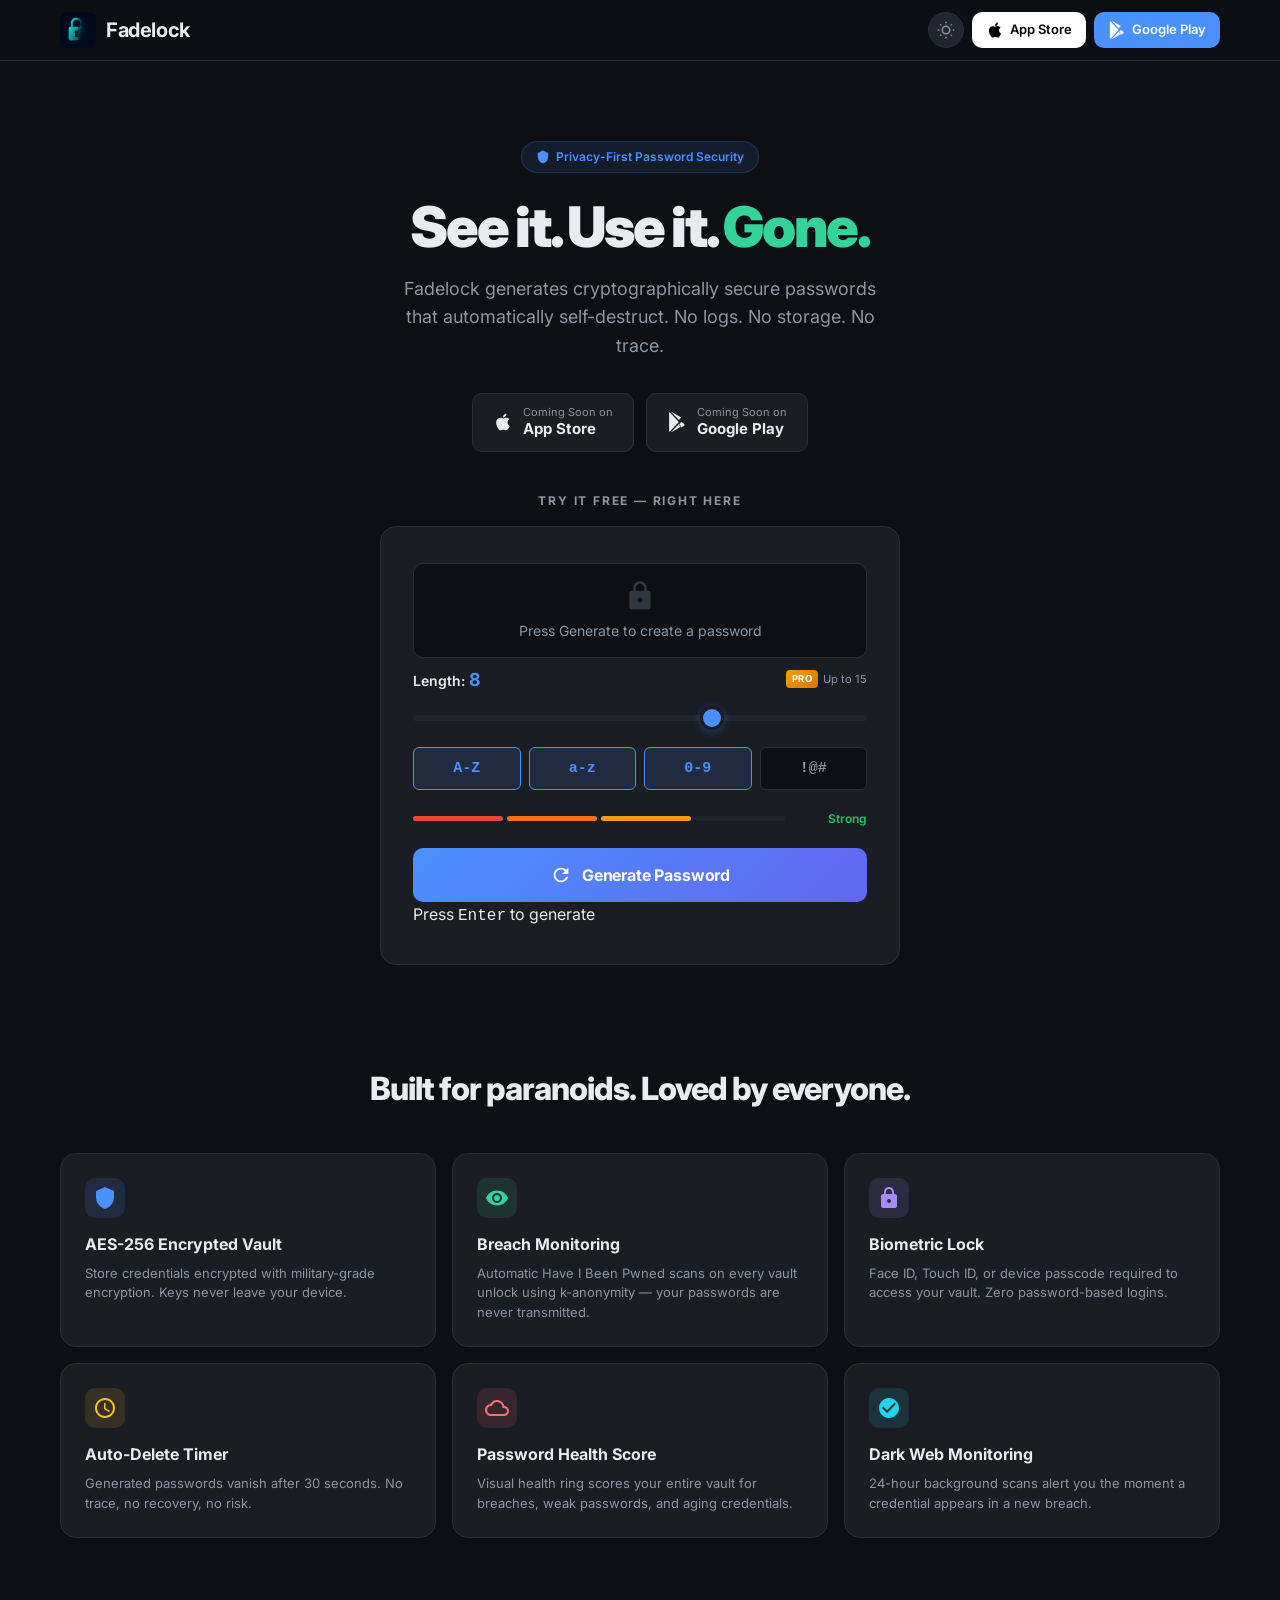
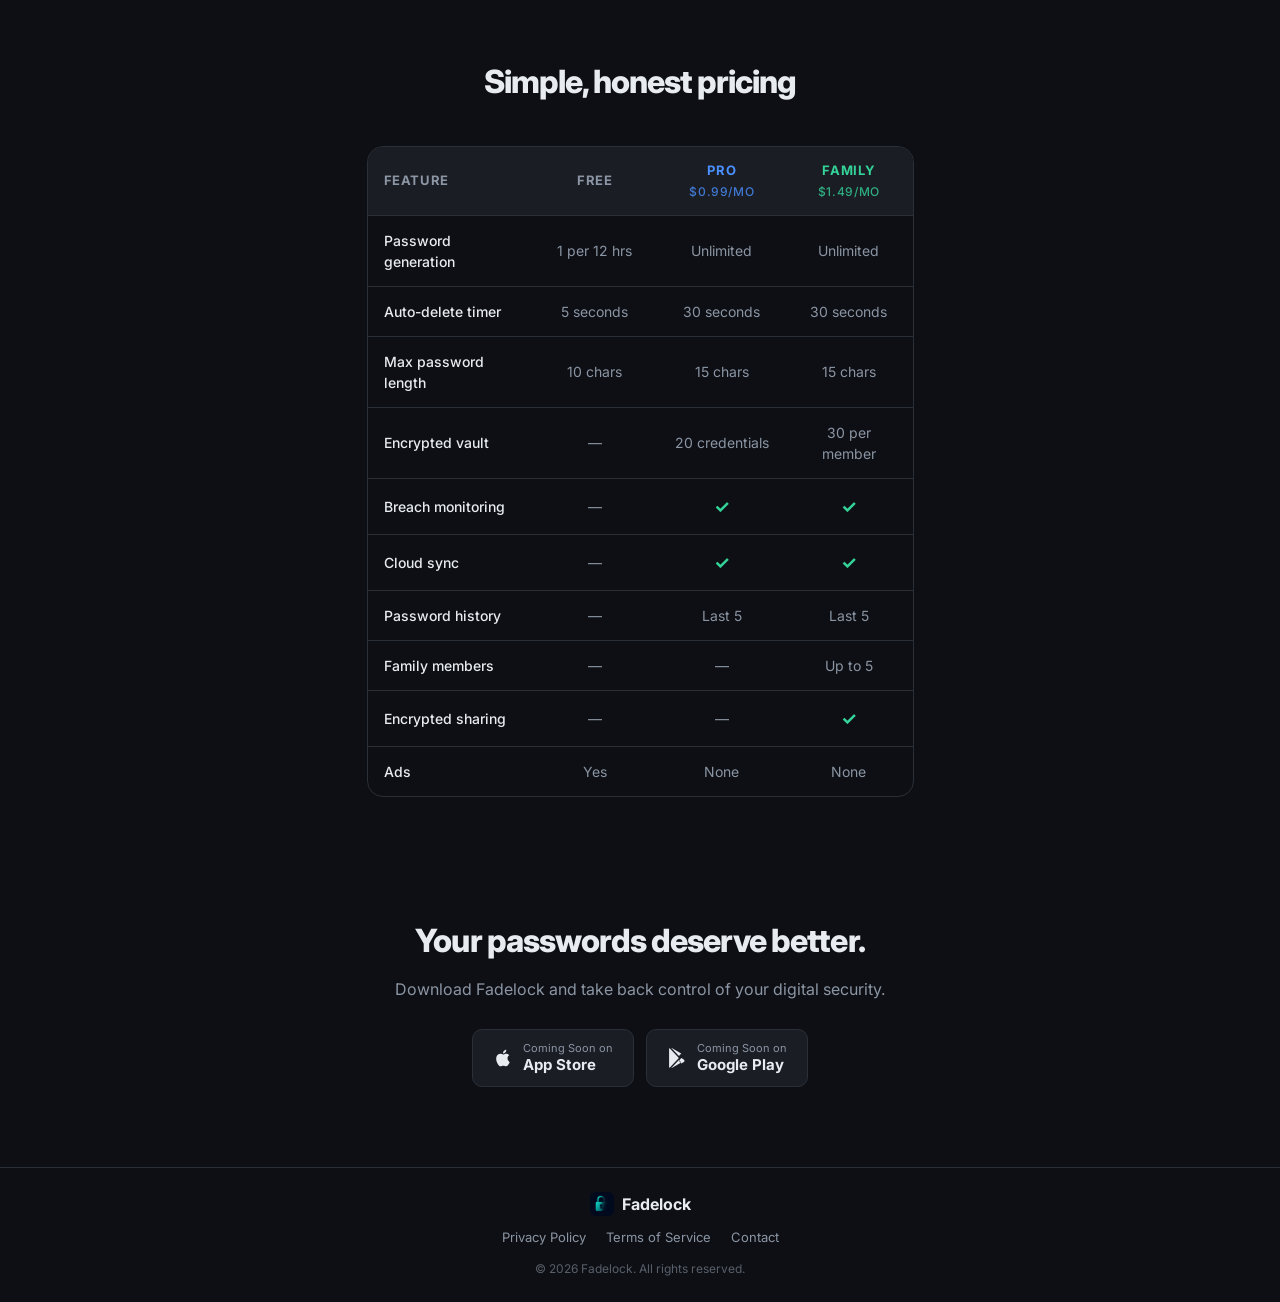
==== commit 9cc59c07: "Update index.html" ====
--- a/index.html
+++ b/index.html
@@ -246,6 +246,7 @@
               <svg viewBox="0 0 24 24" width="22" height="22" fill="currentColor"><path d="M17.65 6.35A7.958 7.958 0 0012 4c-4.42 0-7.99 3.58-7.99 8s3.57 8 7.99 8c3.73 0 6.84-2.55 7.73-6h-2.08A5.99 5.99 0 0112 18c-3.31 0-6-2.69-6-6s2.69-6 6-6c1.66 0 3.14.69 4.22 1.78L13 11h7V4l-2.35 2.35z"/></svg>
               <span>Generate Password</span>
             </button>
+            <p class="keyboard-hint">Press <kbd>Enter</kbd> to generate</p>
             <div class="cooldown-display" id="cooldownDisplay" style="display:none;">
               <div class="cooldown-icon">
                 <svg viewBox="0 0 24 24" width="24" height="24" fill="currentColor"><path d="M11.99 2C6.47 2 2 6.48 2 12s4.47 10 9.99 10C17.52 22 22 17.52 22 12S17.52 2 11.99 2zM12 20c-4.42 0-8-3.58-8-8s3.58-8 8-8 8 3.58 8 8-3.58 8-8 8zm.5-13H11v6l5.25 3.15.75-1.23-4.5-2.67z"/></svg>
--- a/styles.css
+++ b/styles.css
@@ -25,6 +25,23 @@
   --transition: 0.2s ease;
 }
 
+/* Light theme overrides */
+[data-theme="light"] {
+  --bg: #F8F9FA;
+  --bg-surface: #FFFFFF;
+  --bg-elevated: #F0F2F5;
+  --fg: #1A1D24;
+  --fg-muted: #5F6B7A;
+  --primary: #3B7FE8;
+  --primary-hover: #2B6FD8;
+  --border: #E2E5EA;
+  --success: #16A34A;
+  --warning: #D97706;
+  --error: #DC2626;
+  --accent: #7C3AED;
+  --cyan: #0891B2;
+}
+
 *, *::before, *::after {
   box-sizing: border-box;
   margin: 0;
@@ -91,7 +108,50 @@
 
 .header-links {
   display: flex;
+  align-items: center;
   gap: 8px;
+}
+
+/* Theme Toggle */
+.theme-toggle {
+  display: flex;
+  align-items: center;
+  justify-content: center;
+  width: 36px;
+  height: 36px;
+  border-radius: 50%;
+  border: 1px solid var(--border);
+  background: var(--bg-elevated);
+  color: var(--fg-muted);
+  cursor: pointer;
+  transition: all var(--transition);
+  -webkit-tap-highlight-color: transparent;
+}
+
+.theme-toggle:hover {
+  color: var(--warning);
+  border-color: var(--warning);
+  background: rgba(251, 191, 36, 0.1);
+}
+
+.theme-toggle:active {
+  transform: scale(0.9);
+}
+
+/* Dark mode: show sun icon, hide moon */
+.theme-icon-sun {
+  display: block;
+}
+.theme-icon-moon {
+  display: none;
+}
+
+/* Light mode: show moon icon, hide sun */
+[data-theme="light"] .theme-icon-sun {
+  display: none;
+}
+[data-theme="light"] .theme-icon-moon {
+  display: block;
 }
 
 .store-btn {
@@ -358,6 +418,8 @@
   color: var(--fg-muted);
   transition: all var(--transition);
   flex-shrink: 0;
+  -webkit-tap-highlight-color: transparent;
+  position: relative;
 }
 
 .copy-btn:hover {
@@ -368,6 +430,31 @@
 
 .copy-btn:active {
   transform: scale(0.92);
+}
+
+.copy-btn.copied {
+  color: var(--success);
+  border-color: var(--success);
+  background: rgba(52, 211, 153, 0.1);
+  animation: copyPop 0.4s ease;
+}
+
+.copy-btn .copy-icon-check {
+  display: none;
+}
+
+.copy-btn.copied .copy-icon-copy {
+  display: none;
+}
+
+.copy-btn.copied .copy-icon-check {
+  display: block;
+}
+
+@keyframes copyPop {
+  0% { transform: scale(1); }
+  50% { transform: scale(1.2); }
+  100% { transform: scale(1); }
 }
 
 .copy-toast {
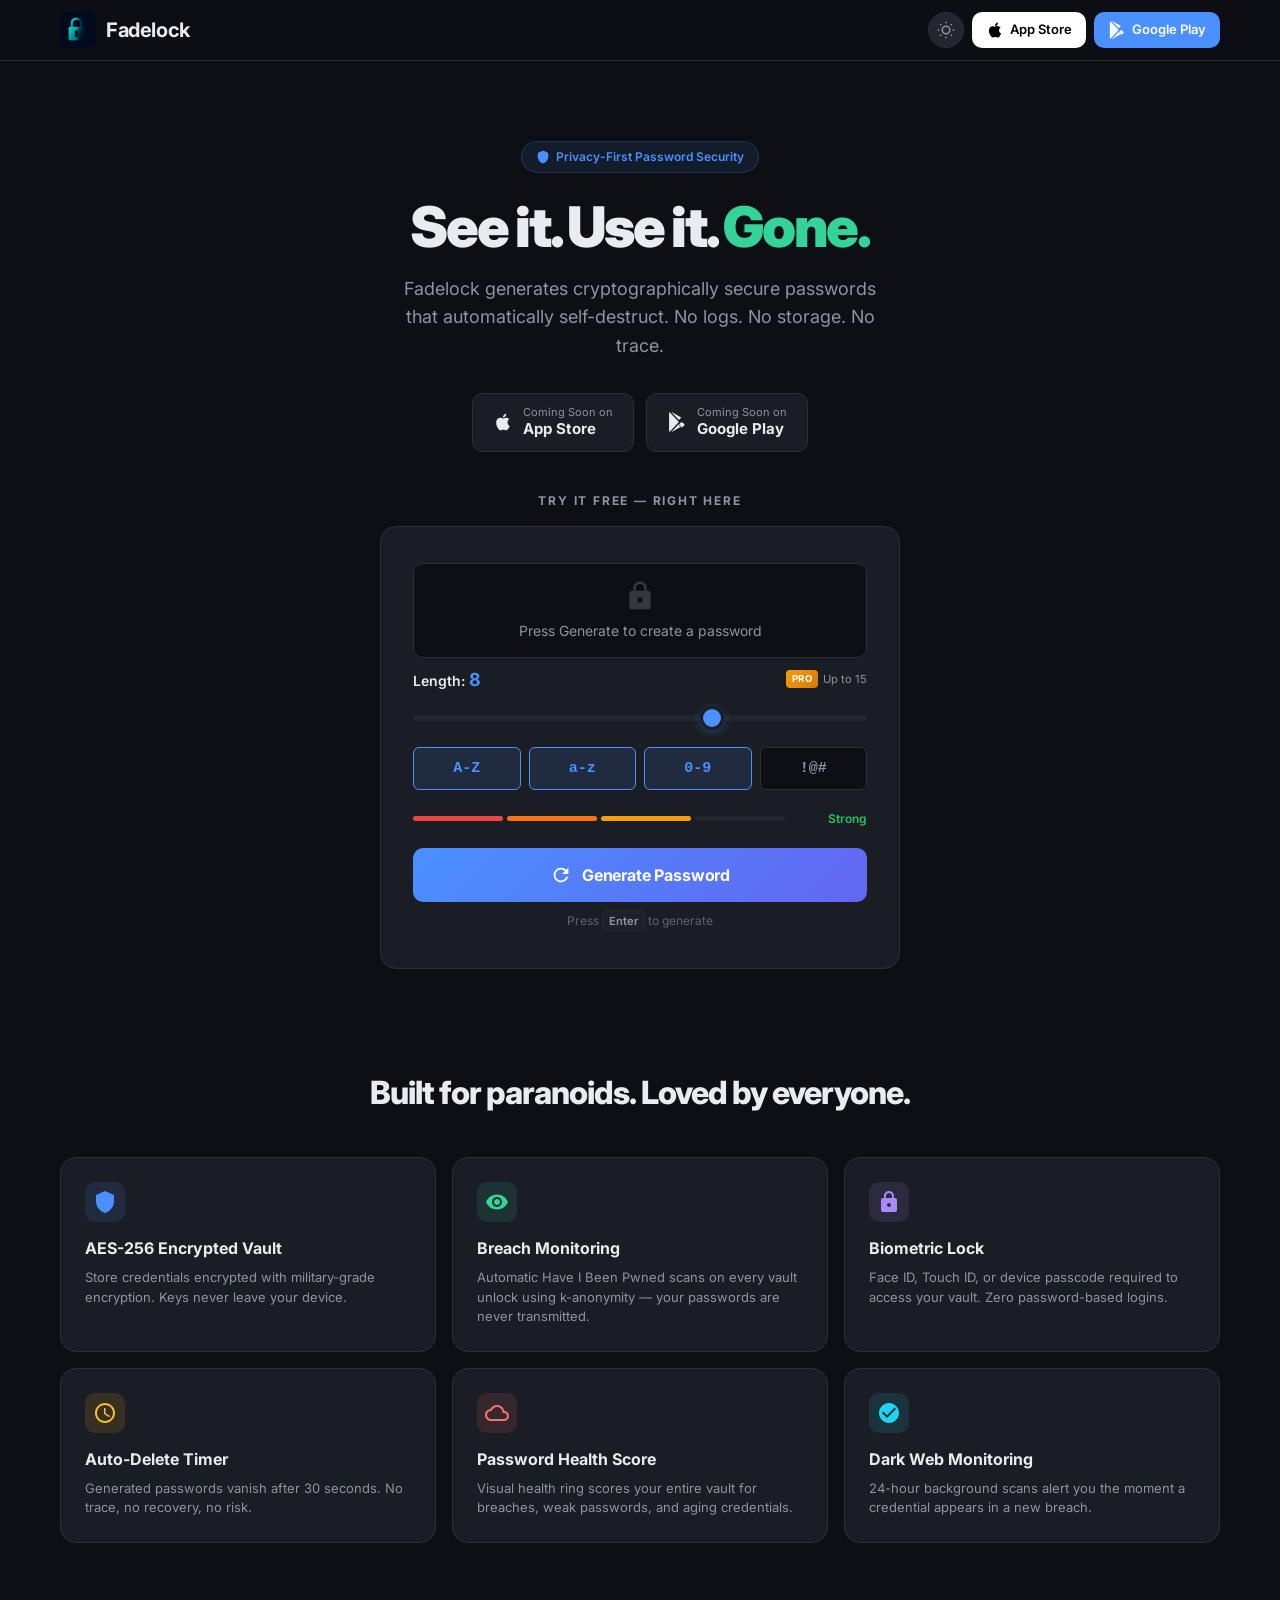
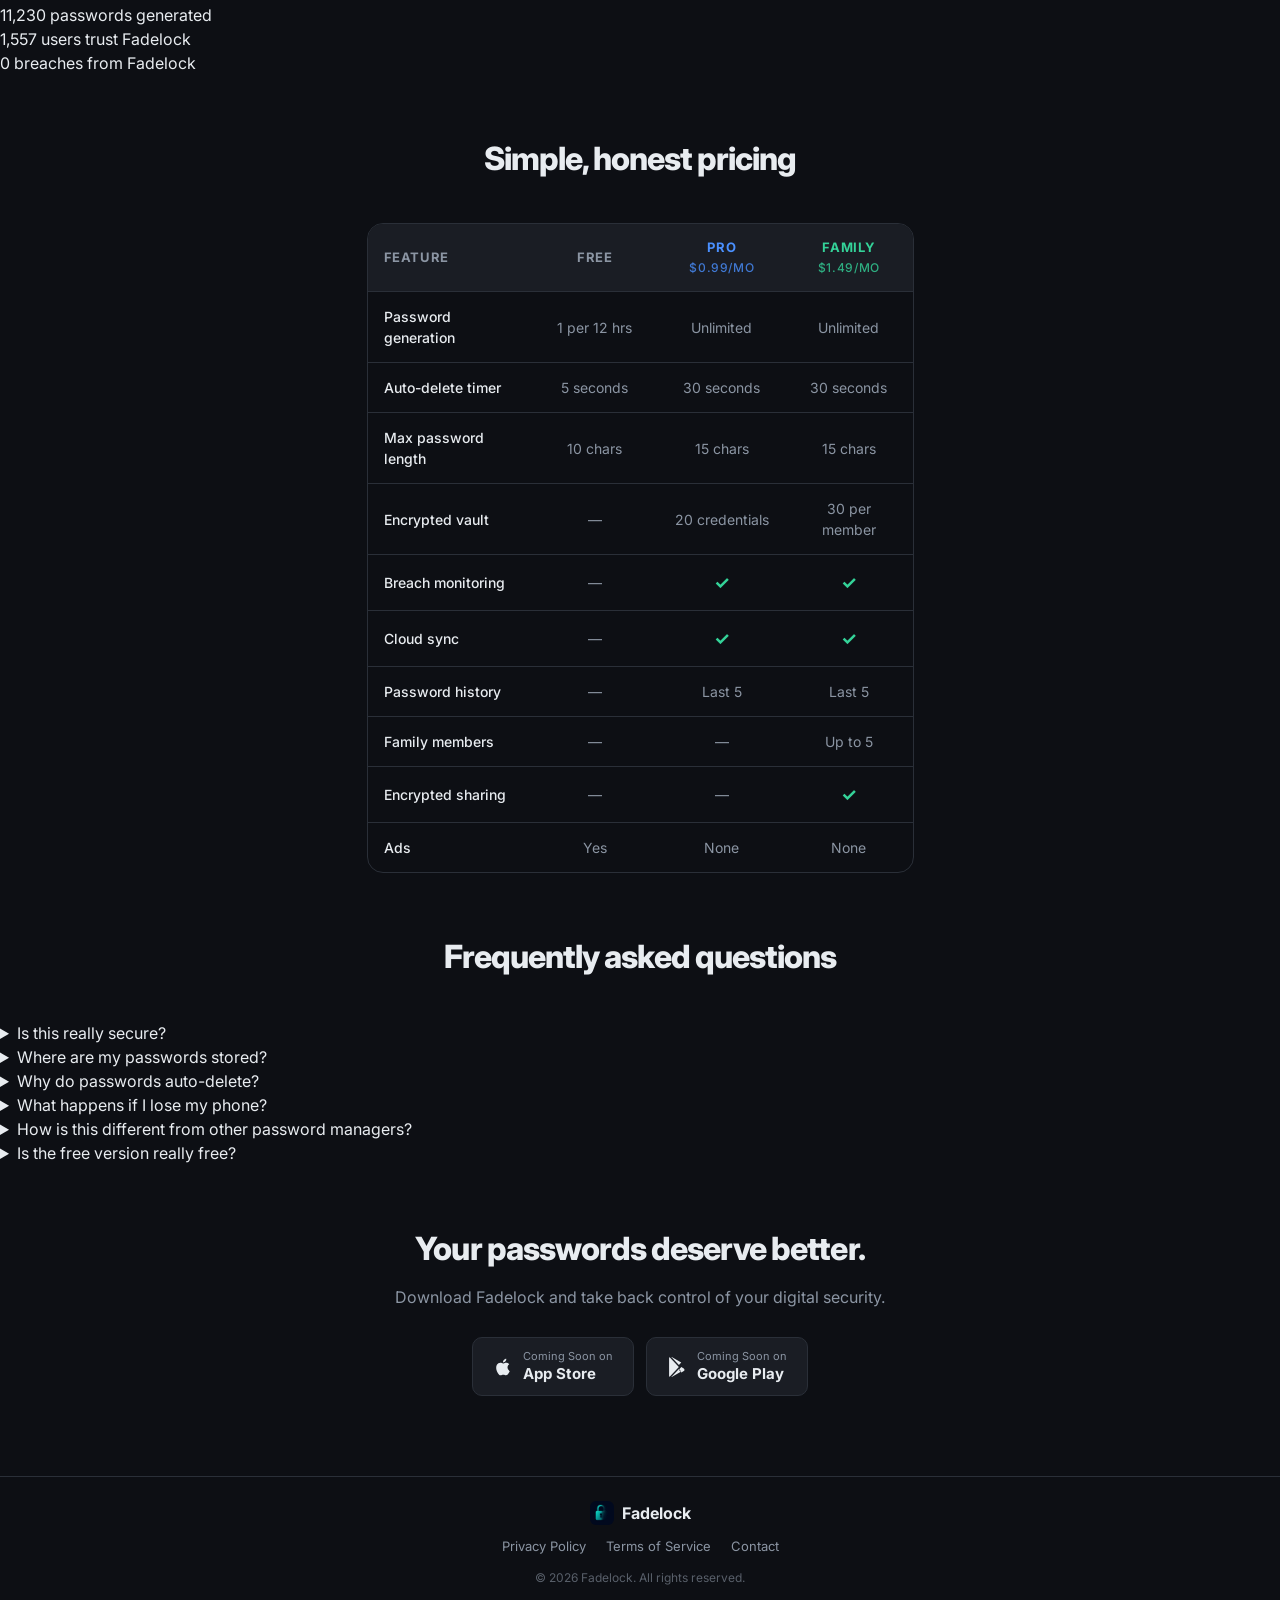
==== commit 0d7d8f31: "Update index.html" ====
--- a/index.html
+++ b/index.html
@@ -333,6 +333,24 @@
     </div>
   </section>
 
+  <!-- Social Proof Counter -->
+  <section class="social-proof">
+    <div class="social-proof-inner">
+      <div class="proof-stat">
+        <span class="proof-number" id="passwordCount">0</span>
+        <span class="proof-label">passwords generated</span>
+      </div>
+      <div class="proof-stat">
+        <span class="proof-number" id="userCount">0</span>
+        <span class="proof-label">users trust Fadelock</span>
+      </div>
+      <div class="proof-stat">
+        <span class="proof-number">0</span>
+        <span class="proof-label">breaches from Fadelock</span>
+      </div>
+    </div>
+  </section>
+
   <!-- Pricing Section -->
   <section class="pricing-section">
     <h2 class="section-title">Simple, honest pricing</h2>
@@ -409,6 +427,37 @@
           </tr>
         </tbody>
       </table>
+    </div>
+  </section>
+
+  <!-- FAQ Section -->
+  <section class="faq-section">
+    <h2 class="section-title">Frequently asked questions</h2>
+    <div class="faq-list">
+      <details class="faq-item">
+        <summary class="faq-question">Is this really secure?</summary>
+        <p class="faq-answer">Yes. Fadelock uses the Web Crypto API (browser) and platform-native cryptographic libraries (mobile) to generate truly random passwords. We never transmit, store, or log any generated password. Everything happens locally on your device.</p>
+      </details>
+      <details class="faq-item">
+        <summary class="faq-question">Where are my passwords stored?</summary>
+        <p class="faq-answer">Vault passwords are encrypted with AES-256 and stored exclusively on your device. The encryption key is derived from your biometric authentication and never leaves your phone. We have zero access to your credentials.</p>
+      </details>
+      <details class="faq-item">
+        <summary class="faq-question">Why do passwords auto-delete?</summary>
+        <p class="faq-answer">Auto-delete ensures that generated passwords don't linger in memory or on screen where they could be seen by others. Free users get 5 seconds to copy; Pro users get 30 seconds. After that, the password is permanently erased.</p>
+      </details>
+      <details class="faq-item">
+        <summary class="faq-question">What happens if I lose my phone?</summary>
+        <p class="faq-answer">Your vault is protected by biometric authentication (Face ID / fingerprint). Without your biometrics, the encrypted data is unreadable. Pro users with Cloud Sync enabled can restore their vault on a new device after re-authenticating.</p>
+      </details>
+      <details class="faq-item">
+        <summary class="faq-question">How is this different from other password managers?</summary>
+        <p class="faq-answer">Fadelock is privacy-first by design. Unlike cloud-based managers, your master password and encryption keys never touch our servers. We use k-anonymity for breach checks so your passwords are never transmitted, even in hashed form.</p>
+      </details>
+      <details class="faq-item">
+        <summary class="faq-question">Is the free version really free?</summary>
+        <p class="faq-answer">Yes. The free tier gives you 1 password generation every 12 hours with up to 10 characters. There are no hidden fees. Pro ($0.99/mo) unlocks unlimited generations, 15-character passwords, the encrypted vault, breach monitoring, and removes all ads.</p>
+      </details>
     </div>
   </section>
 
@@ -530,6 +579,58 @@
     })();
   </script>
 
+  <!-- Social Proof Counter Script -->
+  <script>
+    (function() {
+      // Simulated counter based on a seed date + localStorage increments
+      var LAUNCH_DATE = new Date('2025-06-01').getTime();
+      var now = Date.now();
+      var daysSinceLaunch = Math.floor((now - LAUNCH_DATE) / (1000 * 60 * 60 * 24));
+
+      // Base counts that grow over time (seeded growth)
+      var basePasswords = 8420 + (daysSinceLaunch * 37);
+      var baseUsers = 1240 + (daysSinceLaunch * 5);
+
+      // Add local user's generations to the count
+      var localGens = parseInt(localStorage.getItem('fadelock_total_gens') || '0', 10);
+      var totalPasswords = basePasswords + localGens;
+
+      // Animate counting up
+      function animateCount(el, target, duration) {
+        var start = 0;
+        var startTime = null;
+        function step(timestamp) {
+          if (!startTime) startTime = timestamp;
+          var progress = Math.min((timestamp - startTime) / duration, 1);
+          var current = Math.floor(progress * target);
+          el.textContent = current.toLocaleString();
+          if (progress < 1) {
+            requestAnimationFrame(step);
+          } else {
+            el.textContent = target.toLocaleString();
+          }
+        }
+        requestAnimationFrame(step);
+      }
+
+      // Start animation when section is visible
+      var observer = new IntersectionObserver(function(entries) {
+        entries.forEach(function(entry) {
+          if (entry.isIntersecting) {
+            var pwEl = document.getElementById('passwordCount');
+            var userEl = document.getElementById('userCount');
+            if (pwEl) animateCount(pwEl, totalPasswords, 1500);
+            if (userEl) animateCount(userEl, baseUsers, 1500);
+            observer.disconnect();
+          }
+        });
+      }, { threshold: 0.3 });
+
+      var section = document.querySelector('.social-proof');
+      if (section) observer.observe(section);
+    })();
+  </script>
+
   <script src="generator.js"></script>
 </body>
 </html>
--- a/styles.css
+++ b/styles.css
@@ -48,6 +48,21 @@
   padding: 0;
 }
 
+/* Smooth theme transition */
+body,
+.header,
+.generator-card,
+.password-display,
+.feature-card,
+.pricing-table,
+.toggle-chip,
+.store-btn,
+.theme-toggle,
+.copy-btn,
+.footer {
+  transition: background-color 0.3s ease, color 0.3s ease, border-color 0.3s ease;
+}
+
 html {
   scroll-behavior: smooth;
   font-size: 16px;
@@ -799,6 +814,36 @@
   cursor: not-allowed;
   transform: none;
   box-shadow: none;
+}
+
+/* Keyboard Hint */
+
+.keyboard-hint {
+  text-align: center;
+  font-size: 0.75rem;
+  color: var(--fg-muted);
+  margin-top: 8px;
+  opacity: 0.6;
+}
+
+.keyboard-hint kbd {
+  display: inline-block;
+  padding: 2px 6px;
+  font-family: inherit;
+  font-size: 0.7rem;
+  font-weight: 600;
+  color: var(--fg);
+  background: var(--bg-elevated);
+  border: 1px solid var(--border);
+  border-radius: 4px;
+  box-shadow: 0 1px 2px rgba(0, 0, 0, 0.2);
+}
+
+/* Hide keyboard hint on mobile (no keyboard) */
+@media (hover: none) {
+  .keyboard-hint {
+    display: none;
+  }
 }
 
 /* Cooldown Display */
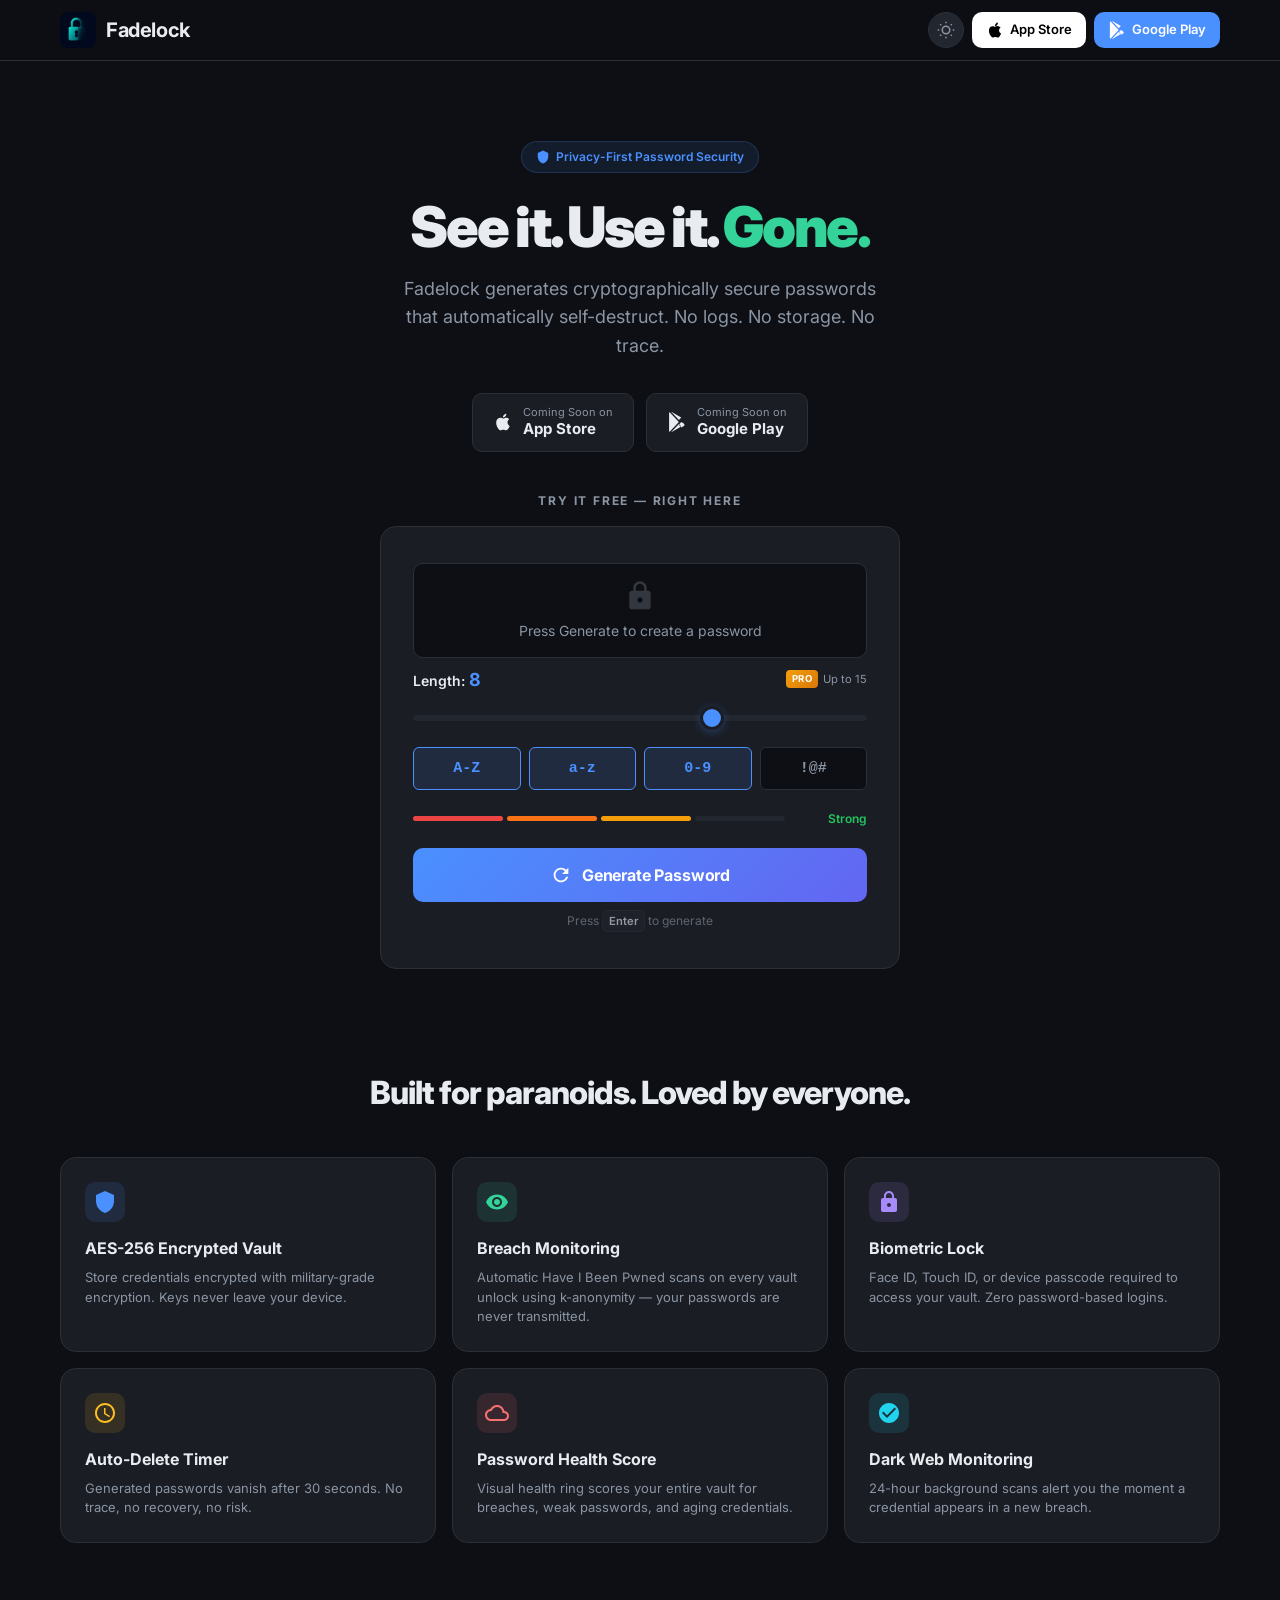
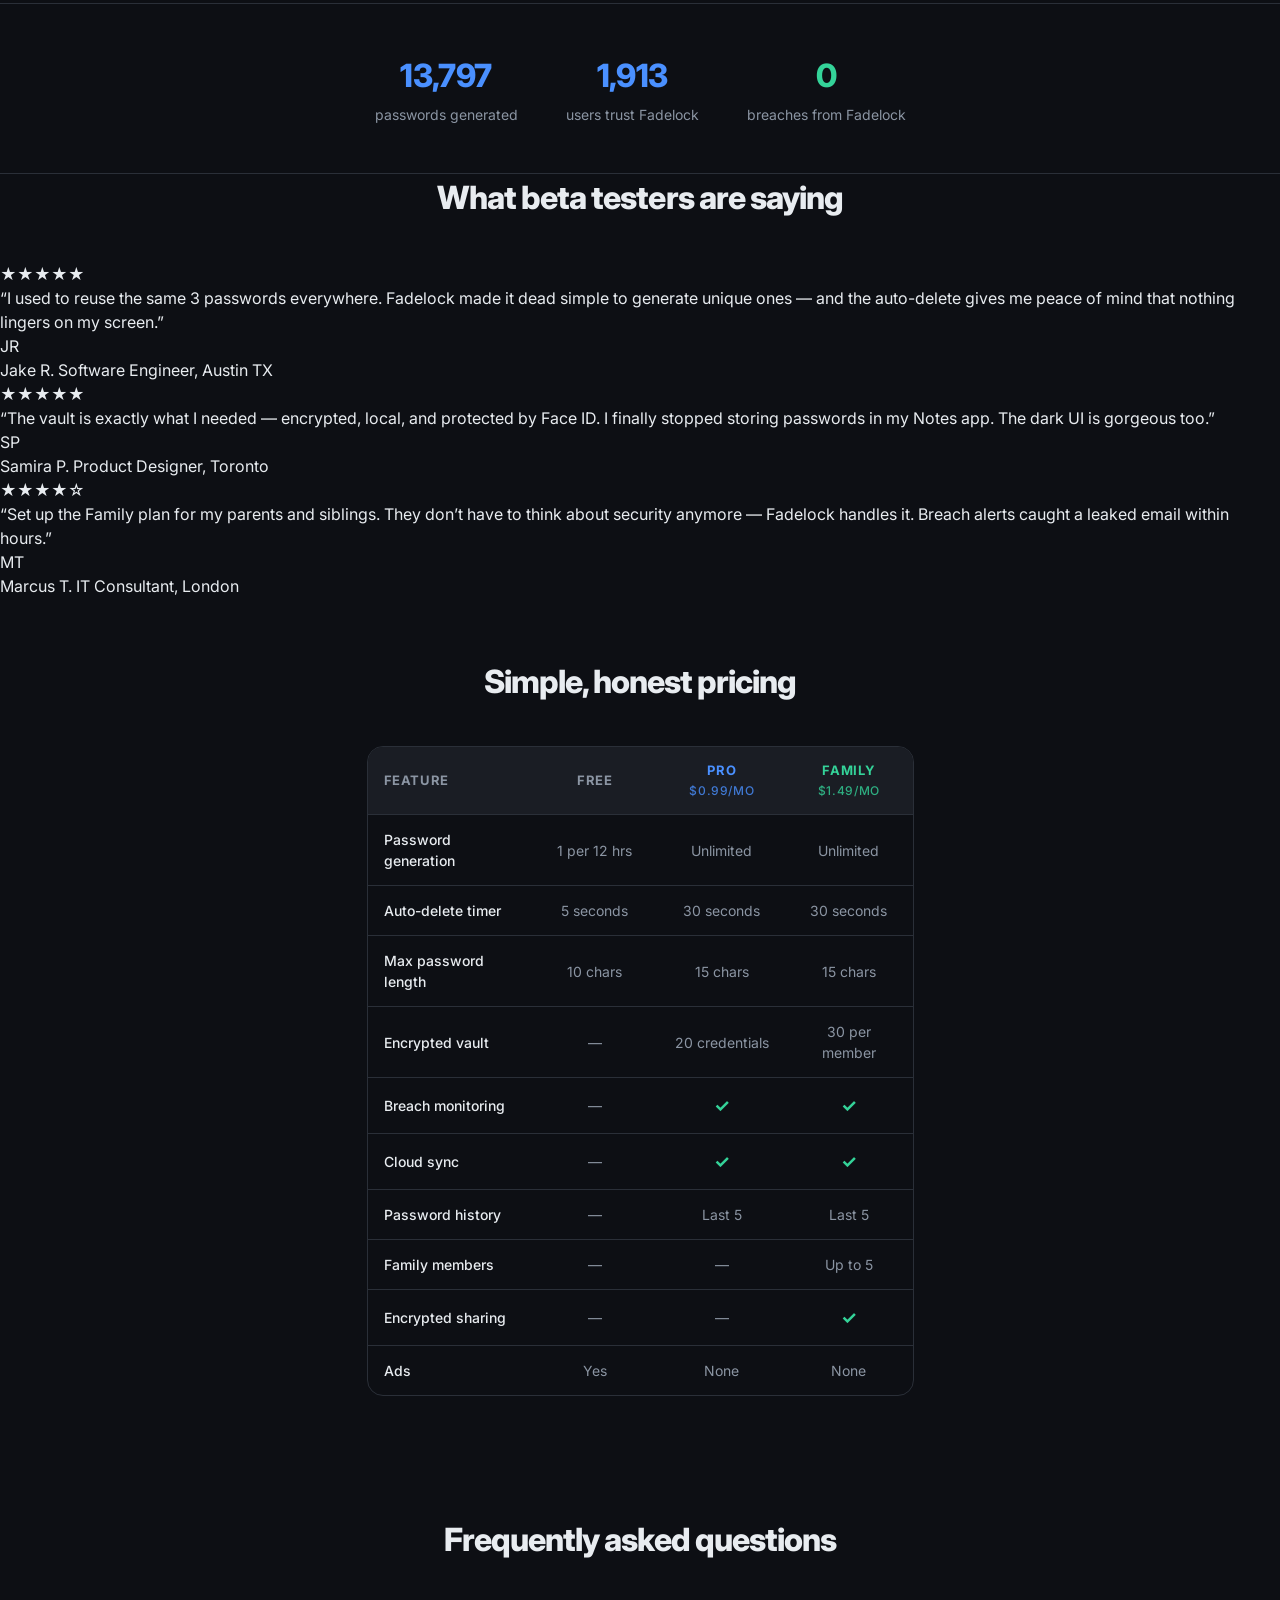
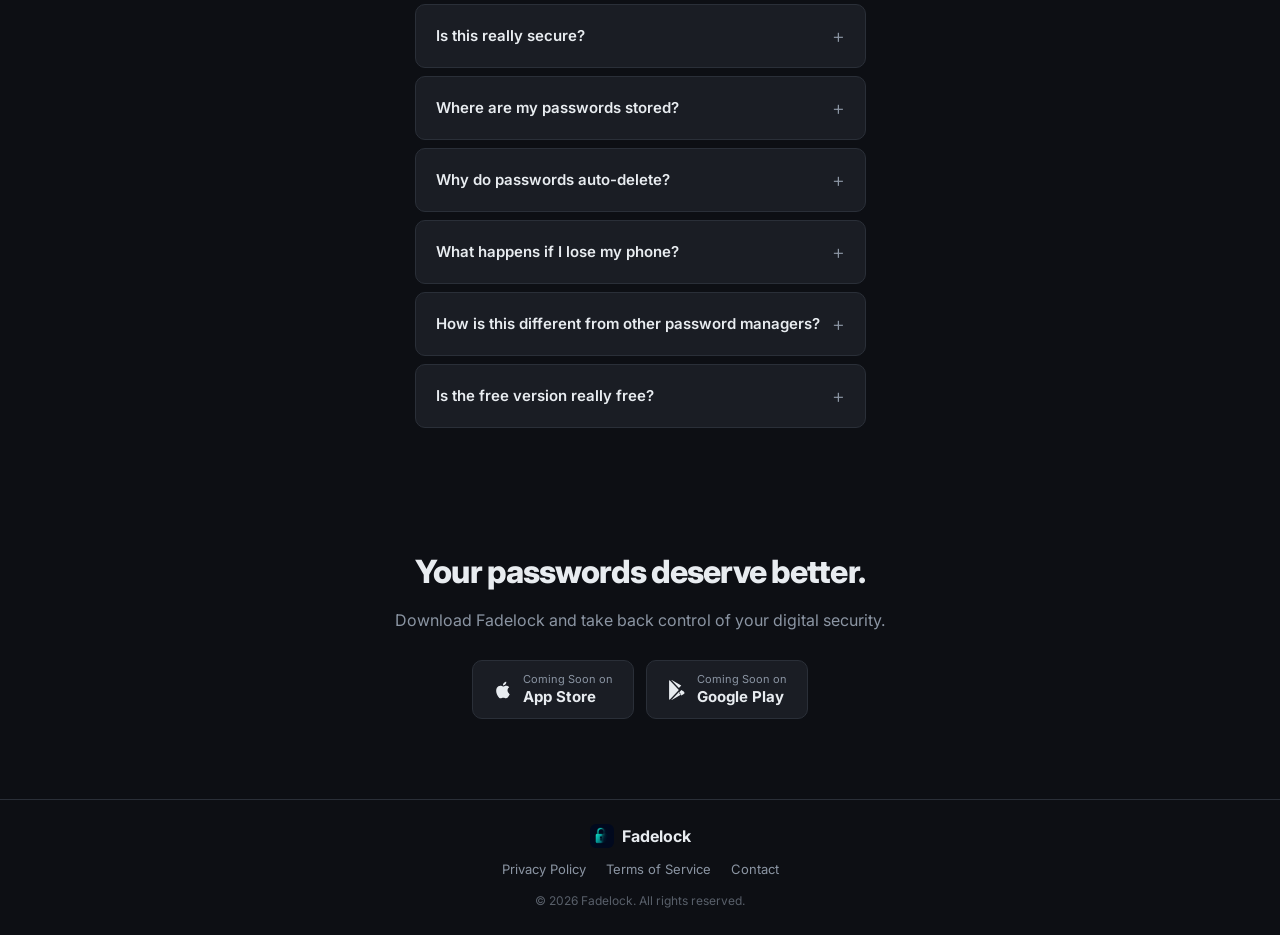
==== commit 1a05ceba: "Update index.html" ====
--- a/index.html
+++ b/index.html
@@ -351,6 +351,46 @@
     </div>
   </section>
 
+  <!-- Testimonials Section -->
+  <section class="testimonials-section">
+    <h2 class="section-title">What beta testers are saying</h2>
+    <div class="testimonials-grid">
+      <div class="testimonial-card">
+        <div class="testimonial-stars">&#9733;&#9733;&#9733;&#9733;&#9733;</div>
+        <blockquote class="testimonial-quote">&ldquo;I used to reuse the same 3 passwords everywhere. Fadelock made it dead simple to generate unique ones &mdash; and the auto-delete gives me peace of mind that nothing lingers on my screen.&rdquo;</blockquote>
+        <div class="testimonial-author">
+          <div class="testimonial-avatar">JR</div>
+          <div class="testimonial-info">
+            <span class="testimonial-name">Jake R.</span>
+            <span class="testimonial-role">Software Engineer, Austin TX</span>
+          </div>
+        </div>
+      </div>
+      <div class="testimonial-card">
+        <div class="testimonial-stars">&#9733;&#9733;&#9733;&#9733;&#9733;</div>
+        <blockquote class="testimonial-quote">&ldquo;The vault is exactly what I needed &mdash; encrypted, local, and protected by Face ID. I finally stopped storing passwords in my Notes app. The dark UI is gorgeous too.&rdquo;</blockquote>
+        <div class="testimonial-author">
+          <div class="testimonial-avatar">SP</div>
+          <div class="testimonial-info">
+            <span class="testimonial-name">Samira P.</span>
+            <span class="testimonial-role">Product Designer, Toronto</span>
+          </div>
+        </div>
+      </div>
+      <div class="testimonial-card">
+        <div class="testimonial-stars">&#9733;&#9733;&#9733;&#9733;&#9734;</div>
+        <blockquote class="testimonial-quote">&ldquo;Set up the Family plan for my parents and siblings. They don&rsquo;t have to think about security anymore &mdash; Fadelock handles it. Breach alerts caught a leaked email within hours.&rdquo;</blockquote>
+        <div class="testimonial-author">
+          <div class="testimonial-avatar">MT</div>
+          <div class="testimonial-info">
+            <span class="testimonial-name">Marcus T.</span>
+            <span class="testimonial-role">IT Consultant, London</span>
+          </div>
+        </div>
+      </div>
+    </div>
+  </section>
+
   <!-- Pricing Section -->
   <section class="pricing-section">
     <h2 class="section-title">Simple, honest pricing</h2>
--- a/styles.css
+++ b/styles.css
@@ -1059,6 +1059,122 @@
 }
 
 /* ============================================
+   Social Proof
+   ============================================ */
+
+.social-proof {
+  padding: 48px 20px;
+  border-top: 1px solid var(--border);
+  border-bottom: 1px solid var(--border);
+}
+
+.social-proof-inner {
+  max-width: var(--max-width);
+  margin: 0 auto;
+  display: flex;
+  justify-content: center;
+  gap: 48px;
+  flex-wrap: wrap;
+}
+
+.proof-stat {
+  display: flex;
+  flex-direction: column;
+  align-items: center;
+  gap: 4px;
+}
+
+.proof-number {
+  font-size: 2rem;
+  font-weight: 800;
+  color: var(--primary);
+  letter-spacing: -0.02em;
+}
+
+.proof-stat:nth-child(3) .proof-number {
+  color: var(--success);
+}
+
+.proof-label {
+  font-size: 0.875rem;
+  color: var(--fg-muted);
+  text-align: center;
+}
+
+/* ============================================
+   FAQ Section
+   ============================================ */
+
+.faq-section {
+  padding: 60px 20px;
+  max-width: 720px;
+  margin: 0 auto;
+}
+
+.faq-list {
+  display: flex;
+  flex-direction: column;
+  gap: 8px;
+  margin-top: 32px;
+}
+
+.faq-item {
+  background: var(--bg-surface);
+  border: 1px solid var(--border);
+  border-radius: var(--radius-sm);
+  overflow: hidden;
+  transition: border-color var(--transition);
+}
+
+.faq-item[open] {
+  border-color: var(--primary);
+}
+
+.faq-question {
+  padding: 16px 20px;
+  font-weight: 600;
+  font-size: 0.9375rem;
+  color: var(--fg);
+  cursor: pointer;
+  list-style: none;
+  display: flex;
+  align-items: center;
+  justify-content: space-between;
+  gap: 12px;
+  transition: color var(--transition);
+  -webkit-tap-highlight-color: transparent;
+}
+
+.faq-question::-webkit-details-marker {
+  display: none;
+}
+
+.faq-question::after {
+  content: "+";
+  font-size: 1.25rem;
+  font-weight: 300;
+  color: var(--fg-muted);
+  transition: transform 0.3s ease;
+  flex-shrink: 0;
+}
+
+.faq-item[open] .faq-question::after {
+  content: "\2212";
+  color: var(--primary);
+}
+
+.faq-question:hover {
+  color: var(--primary);
+}
+
+.faq-answer {
+  padding: 0 20px 16px;
+  font-size: 0.875rem;
+  color: var(--fg-muted);
+  line-height: 1.7;
+}
+
+/* ============================================
    Footer
    ============================================ */
 
@@ -1283,6 +1399,32 @@
     align-items: center;
   }
 
+  .social-proof-inner {
+    gap: 24px;
+  }
+
+  .proof-number {
+    font-size: 1.5rem;
+  }
+
+  .proof-label {
+    font-size: 0.75rem;
+  }
+
+  .faq-section {
+    padding: 40px 16px;
+  }
+
+  .faq-question {
+    padding: 14px 16px;
+    font-size: 0.875rem;
+  }
+
+  .faq-answer {
+    padding: 0 16px 14px;
+    font-size: 0.8125rem;
+  }
+
   .ad-slot-middle {
     display: block;
   }
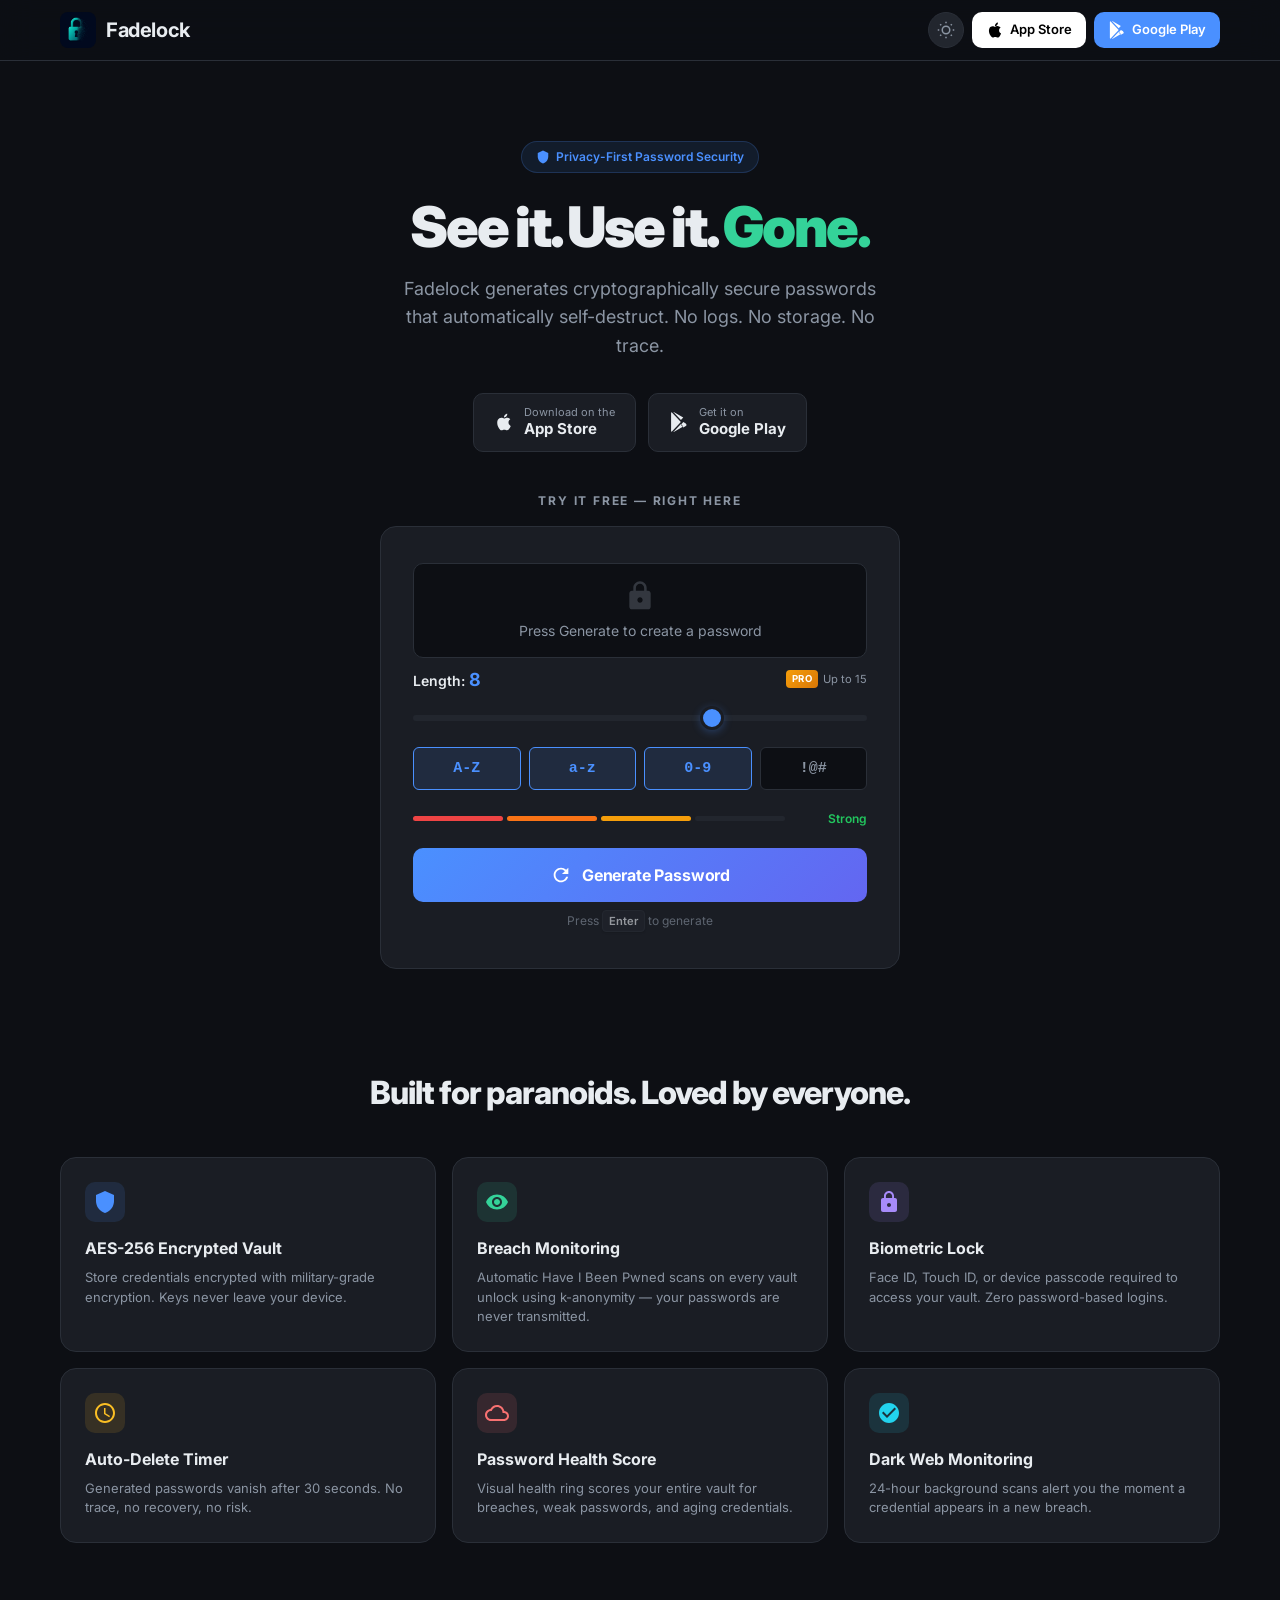
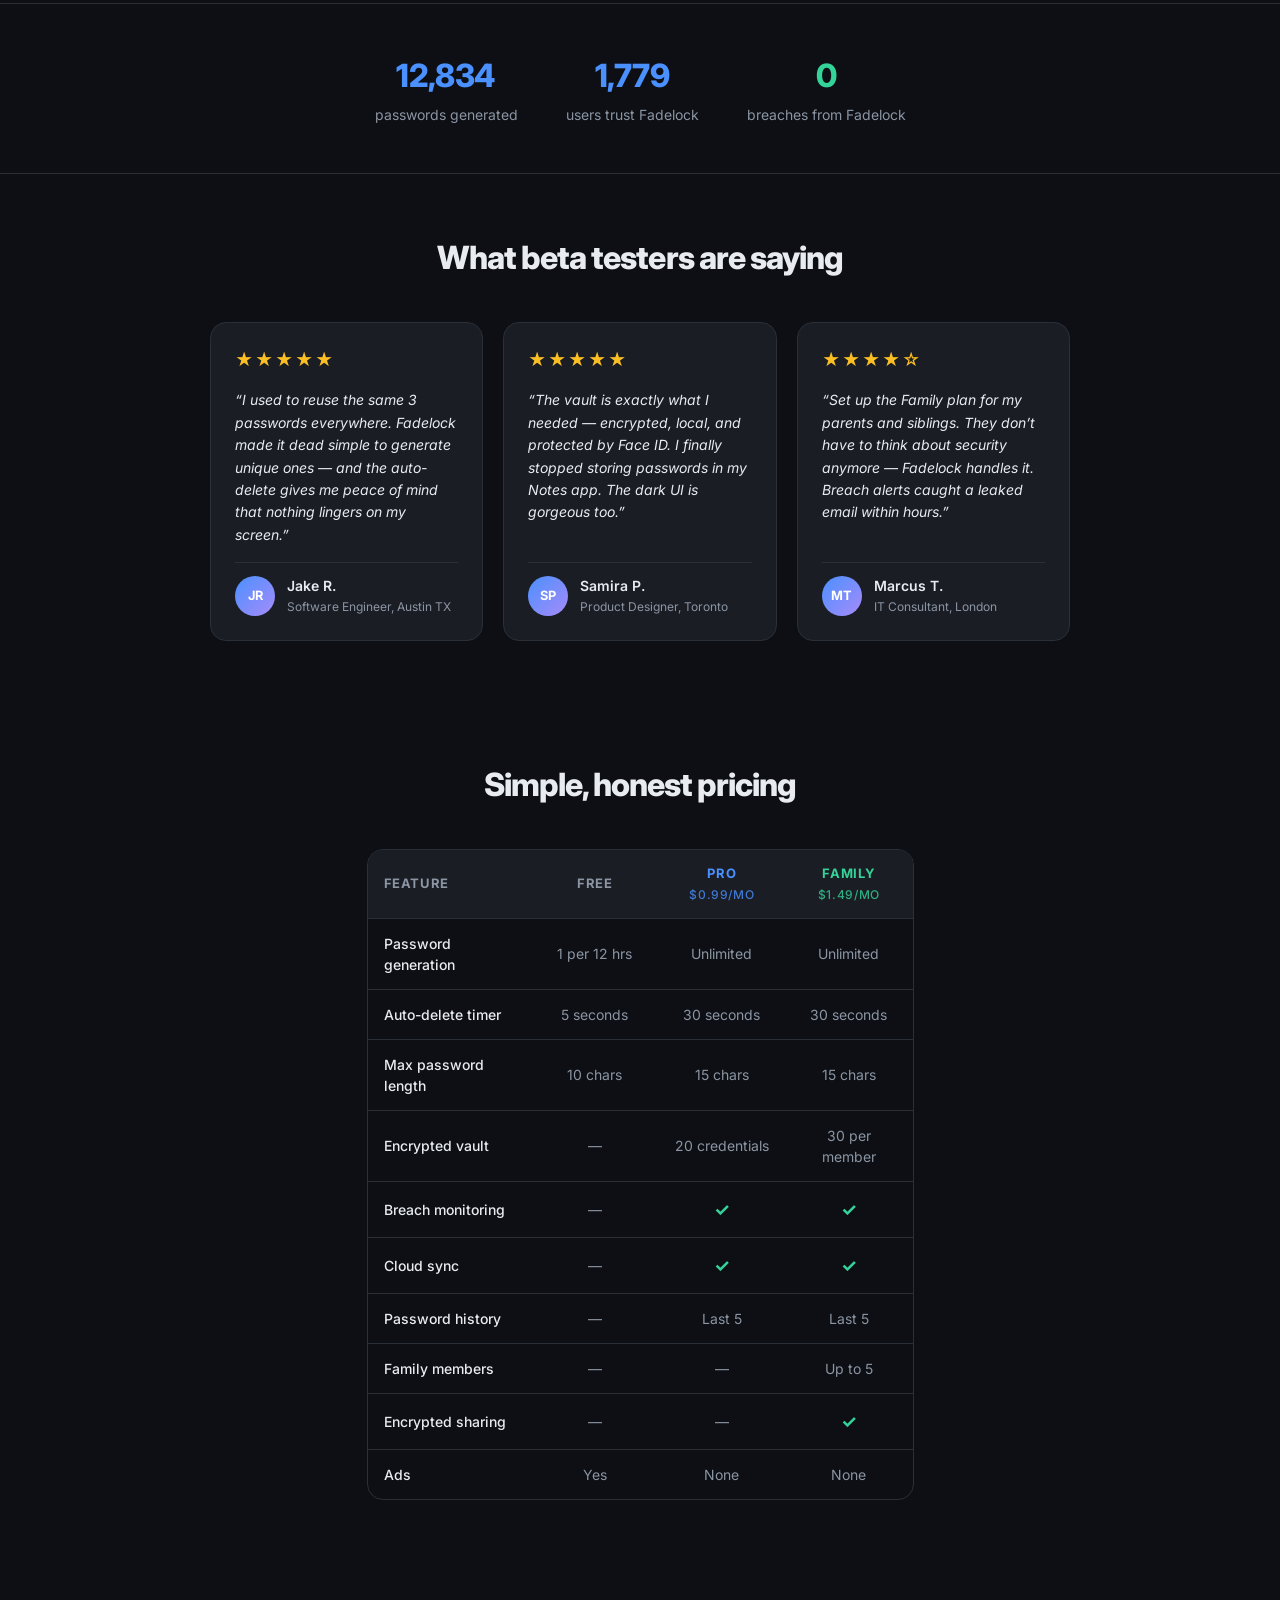
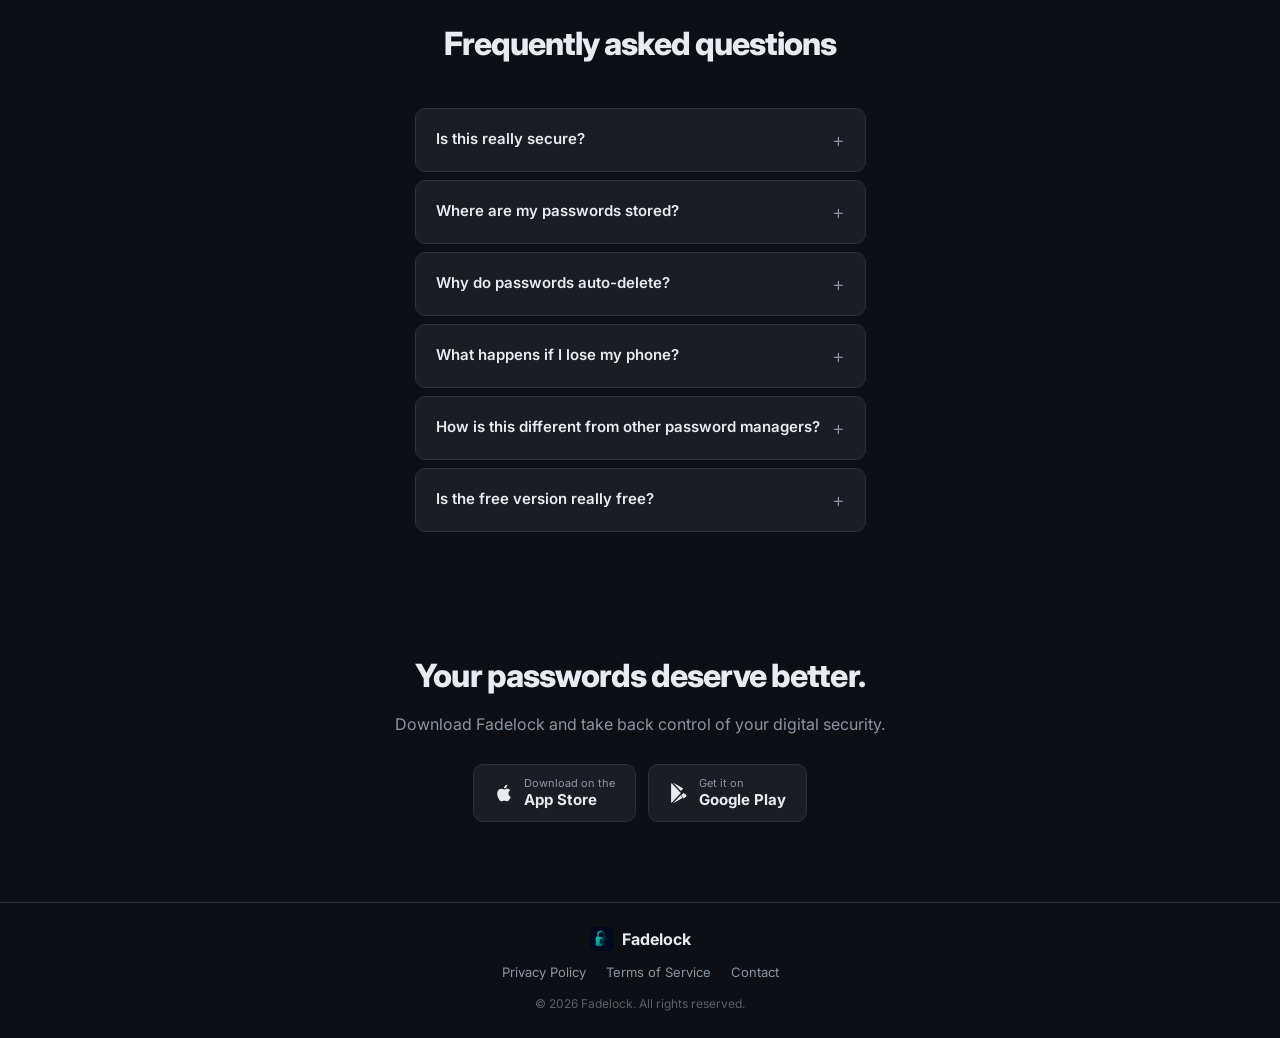
==== commit b01fc465: "Update index.html" ====
--- a/index.html
+++ b/index.html
@@ -149,14 +149,14 @@
         <a href="https://apps.apple.com/app/fadelock" target="_blank" rel="noopener" class="hero-store-btn">
           <svg viewBox="0 0 24 24" width="20" height="20" fill="currentColor"><path d="M18.71 19.5c-.83 1.24-1.71 2.45-3.05 2.47-1.34.03-1.77-.79-3.29-.79-1.53 0-2 .77-3.27.82-1.31.05-2.3-1.32-3.14-2.53C4.25 17 2.94 12.45 4.7 9.39c.87-1.52 2.43-2.48 4.12-2.51 1.28-.02 2.5.87 3.29.87.78 0 2.26-1.07 3.8-.91.65.03 2.47.26 3.64 1.98-.09.06-2.17 1.28-2.15 3.81.03 3.02 2.65 4.03 2.68 4.04-.03.07-.42 1.44-1.38 2.83M13 3.5c.73-.83 1.94-1.46 2.94-1.5.13 1.17-.34 2.35-1.04 3.19-.69.85-1.83 1.51-2.95 1.42-.15-1.15.41-2.35 1.05-3.11z"/></svg>
           <div class="hero-store-text">
-            <span class="hero-store-small">Coming Soon on</span>
+            <span class="hero-store-small">Download on the</span>
             <span class="hero-store-name">App Store</span>
           </div>
         </a>
         <a href="https://play.google.com/store/apps/details?id=space.manus.securegen" target="_blank" rel="noopener" class="hero-store-btn">
           <svg viewBox="0 0 24 24" width="20" height="20" fill="currentColor"><path d="M3.18 23.75c-.36-.17-.68-.52-.68-1.06V1.31c0-.54.32-.89.68-1.06l11.06 11.75L3.18 23.75zm1.4.87l12.52-7.24-2.76-2.93L4.58 24.62zm15.6-10.38c.6.34.82.82.82 1.26s-.22.92-.82 1.26l-2.96 1.71-3.03-3.22 3.03-3.22 2.96 1.71v.5zM4.58-.62l9.76 10.17 2.76-2.93L4.58-.62z"/></svg>
           <div class="hero-store-text">
-            <span class="hero-store-small">Coming Soon on</span>
+            <span class="hero-store-small">Get it on</span>
             <span class="hero-store-name">Google Play</span>
           </div>
         </a>
@@ -509,14 +509,14 @@
       <a href="https://apps.apple.com/app/fadelock" target="_blank" rel="noopener" class="hero-store-btn">
         <svg viewBox="0 0 24 24" width="20" height="20" fill="currentColor"><path d="M18.71 19.5c-.83 1.24-1.71 2.45-3.05 2.47-1.34.03-1.77-.79-3.29-.79-1.53 0-2 .77-3.27.82-1.31.05-2.3-1.32-3.14-2.53C4.25 17 2.94 12.45 4.7 9.39c.87-1.52 2.43-2.48 4.12-2.51 1.28-.02 2.5.87 3.29.87.78 0 2.26-1.07 3.8-.91.65.03 2.47.26 3.64 1.98-.09.06-2.17 1.28-2.15 3.81.03 3.02 2.65 4.03 2.68 4.04-.03.07-.42 1.44-1.38 2.83M13 3.5c.73-.83 1.94-1.46 2.94-1.5.13 1.17-.34 2.35-1.04 3.19-.69.85-1.83 1.51-2.95 1.42-.15-1.15.41-2.35 1.05-3.11z"/></svg>
         <div class="hero-store-text">
-          <span class="hero-store-small">Coming Soon on</span>
+          <span class="hero-store-small">Download on the</span>
           <span class="hero-store-name">App Store</span>
         </div>
       </a>
       <a href="https://play.google.com/store/apps/details?id=space.manus.securegen" target="_blank" rel="noopener" class="hero-store-btn">
         <svg viewBox="0 0 24 24" width="20" height="20" fill="currentColor"><path d="M3.18 23.75c-.36-.17-.68-.52-.68-1.06V1.31c0-.54.32-.89.68-1.06l11.06 11.75L3.18 23.75zm1.4.87l12.52-7.24-2.76-2.93L4.58 24.62zm15.6-10.38c.6.34.82.82.82 1.26s-.22.92-.82 1.26l-2.96 1.71-3.03-3.22 3.03-3.22 2.96 1.71v.5zM4.58-.62l9.76 10.17 2.76-2.93L4.58-.62z"/></svg>
         <div class="hero-store-text">
-          <span class="hero-store-small">Coming Soon on</span>
+          <span class="hero-store-small">Get it on</span>
           <span class="hero-store-name">Google Play</span>
         </div>
       </a>
@@ -542,8 +542,8 @@
         <span>Fadelock</span>
       </div>
       <div class="footer-links">
-        <a href="https://fadelockapp.github.io/fadelock-legal/privacy-policy.html" target="_blank" rel="noopener">Privacy Policy</a>
-        <a href="https://fadelockapp.github.io/fadelock-legal/terms-of-service.html" target="_blank" rel="noopener">Terms of Service</a>
+        <a href="privacy.html">Privacy Policy</a>
+        <a href="terms.html">Terms of Service</a>
         <a href="mailto:fadelockapp@gmail.com">Contact</a>
       </div>
       <p class="footer-copy">&copy; 2026 Fadelock. All rights reserved.</p>
@@ -671,6 +671,23 @@
     })();
   </script>
 
+  <!-- Testimonial Fade-Up Animation -->
+  <script>
+    (function() {
+      var cards = document.querySelectorAll('.testimonial-card');
+      if (!cards.length) return;
+      var observer = new IntersectionObserver(function(entries) {
+        entries.forEach(function(entry) {
+          if (entry.isIntersecting) {
+            entry.target.classList.add('visible');
+            observer.unobserve(entry.target);
+          }
+        });
+      }, { threshold: 0.15 });
+      cards.forEach(function(card) { observer.observe(card); });
+    })();
+  </script>
+
   <script src="generator.js"></script>
 </body>
 </html>
--- a/styles.css
+++ b/styles.css
@@ -1102,6 +1102,93 @@
 }
 
 /* ============================================
+   Testimonials Section
+   ============================================ */
+
+.testimonials-section {
+  padding: 60px 20px;
+  max-width: 900px;
+  margin: 0 auto;
+}
+
+.testimonials-grid {
+  display: grid;
+  grid-template-columns: repeat(3, 1fr);
+  gap: 20px;
+  margin-top: 32px;
+}
+
+.testimonial-card {
+  background: var(--bg-surface);
+  border: 1px solid var(--border);
+  border-radius: var(--radius);
+  padding: 24px;
+  display: flex;
+  flex-direction: column;
+  gap: 16px;
+  transition: transform var(--transition), box-shadow var(--transition), border-color var(--transition);
+}
+
+.testimonial-card:hover {
+  transform: translateY(-2px);
+  box-shadow: 0 8px 24px rgba(0, 0, 0, 0.2);
+  border-color: var(--primary);
+}
+
+.testimonial-stars {
+  color: var(--warning);
+  font-size: 1.1rem;
+  letter-spacing: 2px;
+}
+
+.testimonial-quote {
+  font-size: 0.875rem;
+  line-height: 1.6;
+  color: var(--fg);
+  font-style: italic;
+  flex: 1;
+}
+
+.testimonial-author {
+  display: flex;
+  align-items: center;
+  gap: 12px;
+  padding-top: 12px;
+  border-top: 1px solid var(--border);
+}
+
+.testimonial-avatar {
+  width: 40px;
+  height: 40px;
+  border-radius: 50%;
+  background: linear-gradient(135deg, var(--primary), var(--accent));
+  display: flex;
+  align-items: center;
+  justify-content: center;
+  font-size: 0.8rem;
+  font-weight: 700;
+  color: #fff;
+  flex-shrink: 0;
+}
+
+.testimonial-info {
+  display: flex;
+  flex-direction: column;
+  gap: 2px;
+}
+
+.testimonial-name {
+  font-size: 0.875rem;
+  font-weight: 600;
+  color: var(--fg);
+}
+
+.testimonial-role {
+  font-size: 0.75rem;
+  color: var(--fg-muted);
+}
+
+/* ============================================
    FAQ Section
    ============================================ */
 
@@ -1256,6 +1343,16 @@
 @media (min-width: 768px) and (max-width: 1023px) {
   .features-grid {
     grid-template-columns: repeat(2, 1fr);
+  }
+
+  .testimonials-grid {
+    grid-template-columns: repeat(2, 1fr);
+  }
+
+  .testimonials-grid .testimonial-card:last-child {
+    grid-column: 1 / -1;
+    max-width: 400px;
+    margin: 0 auto;
   }
 }
 
@@ -1411,6 +1508,23 @@
     font-size: 0.75rem;
   }
 
+  .testimonials-section {
+    padding: 40px 16px;
+  }
+
+  .testimonials-grid {
+    grid-template-columns: 1fr;
+    gap: 16px;
+  }
+
+  .testimonial-card {
+    padding: 20px;
+  }
+
+  .testimonial-quote {
+    font-size: 0.8125rem;
+  }
+
   .faq-section {
     padding: 40px 16px;
   }
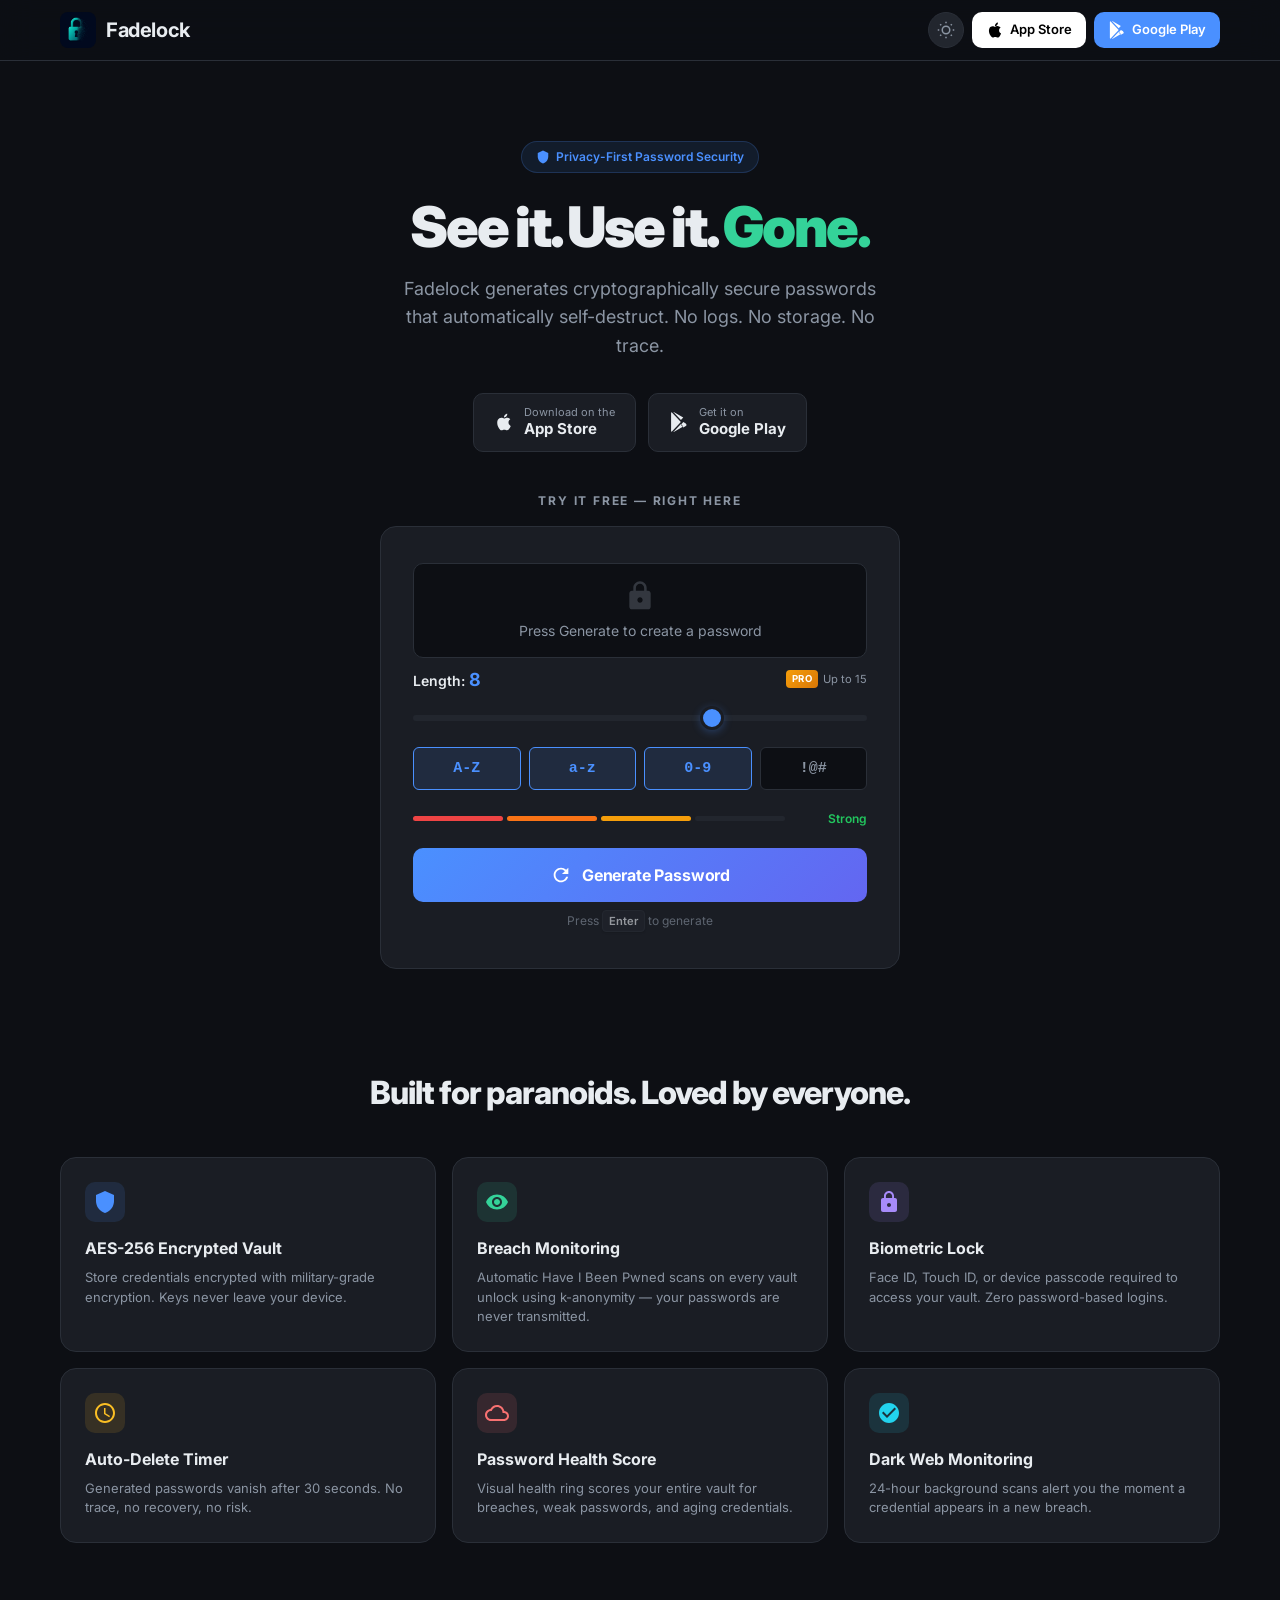
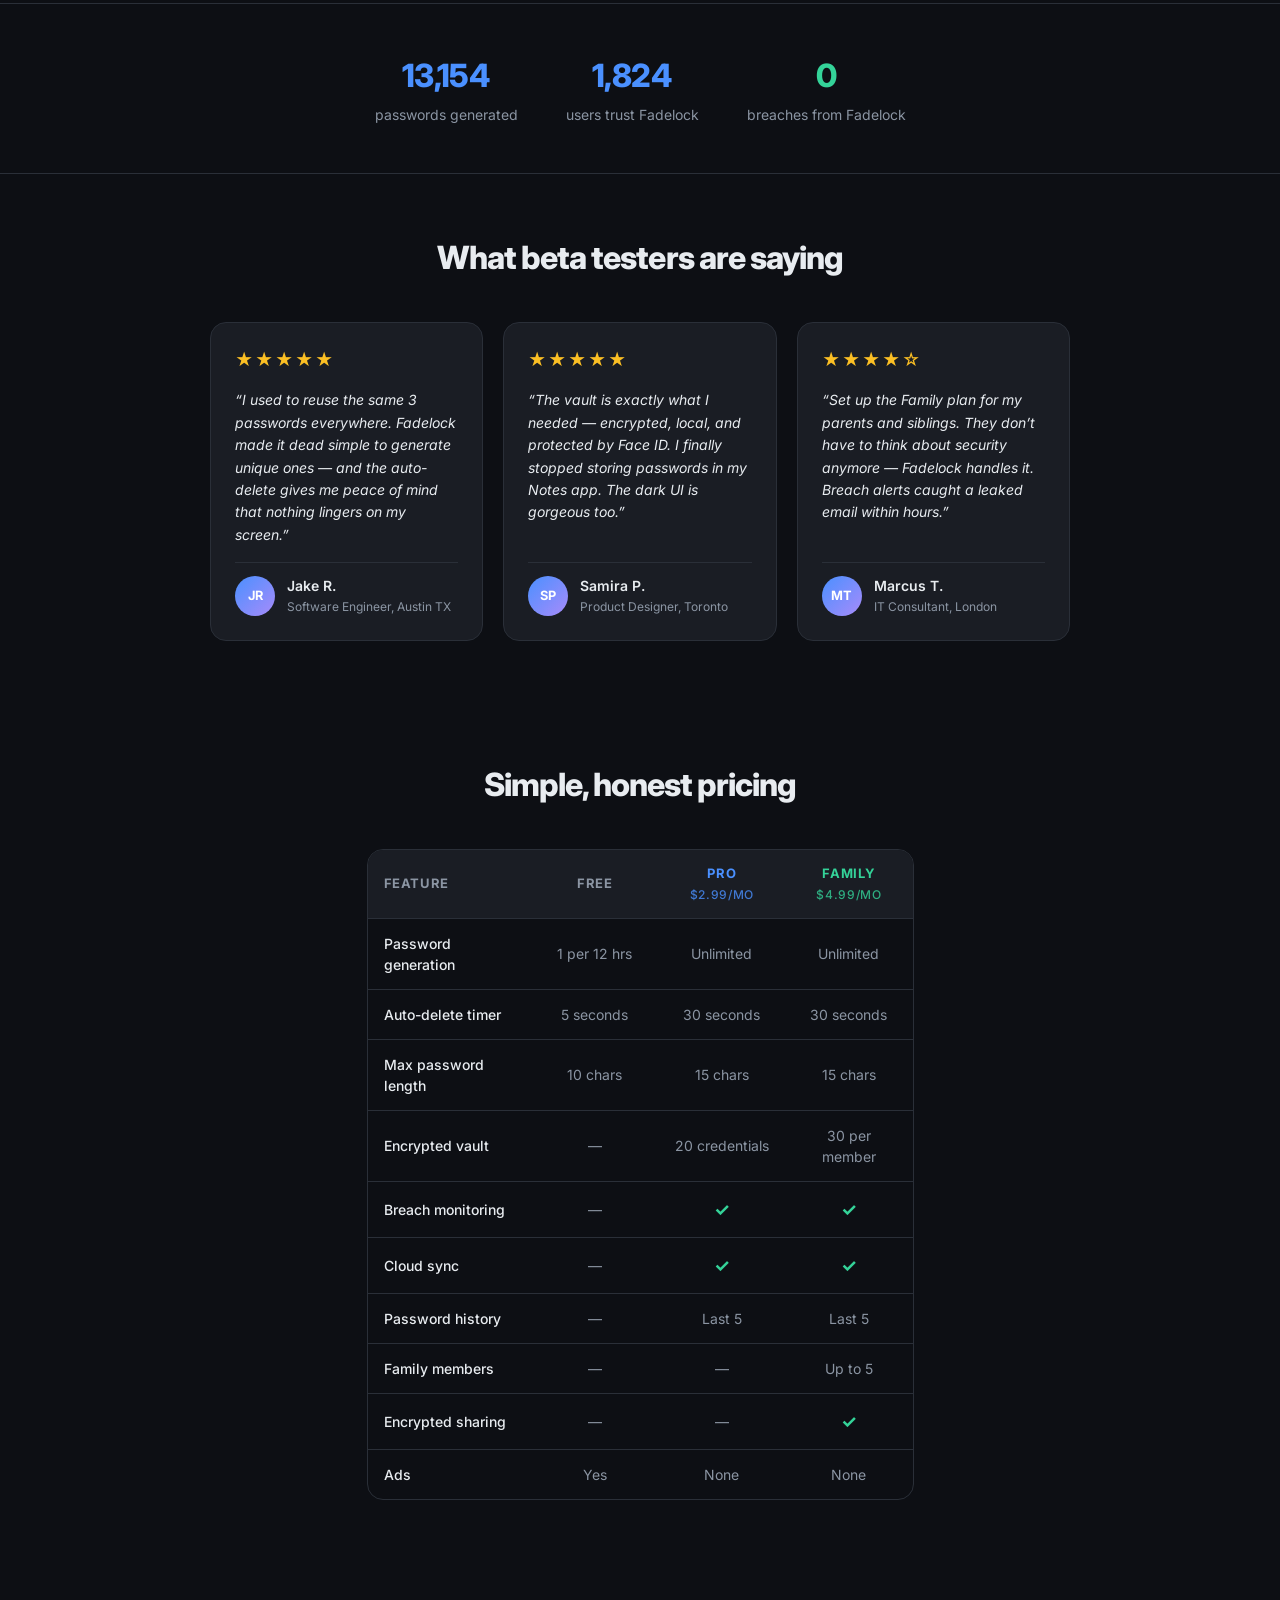
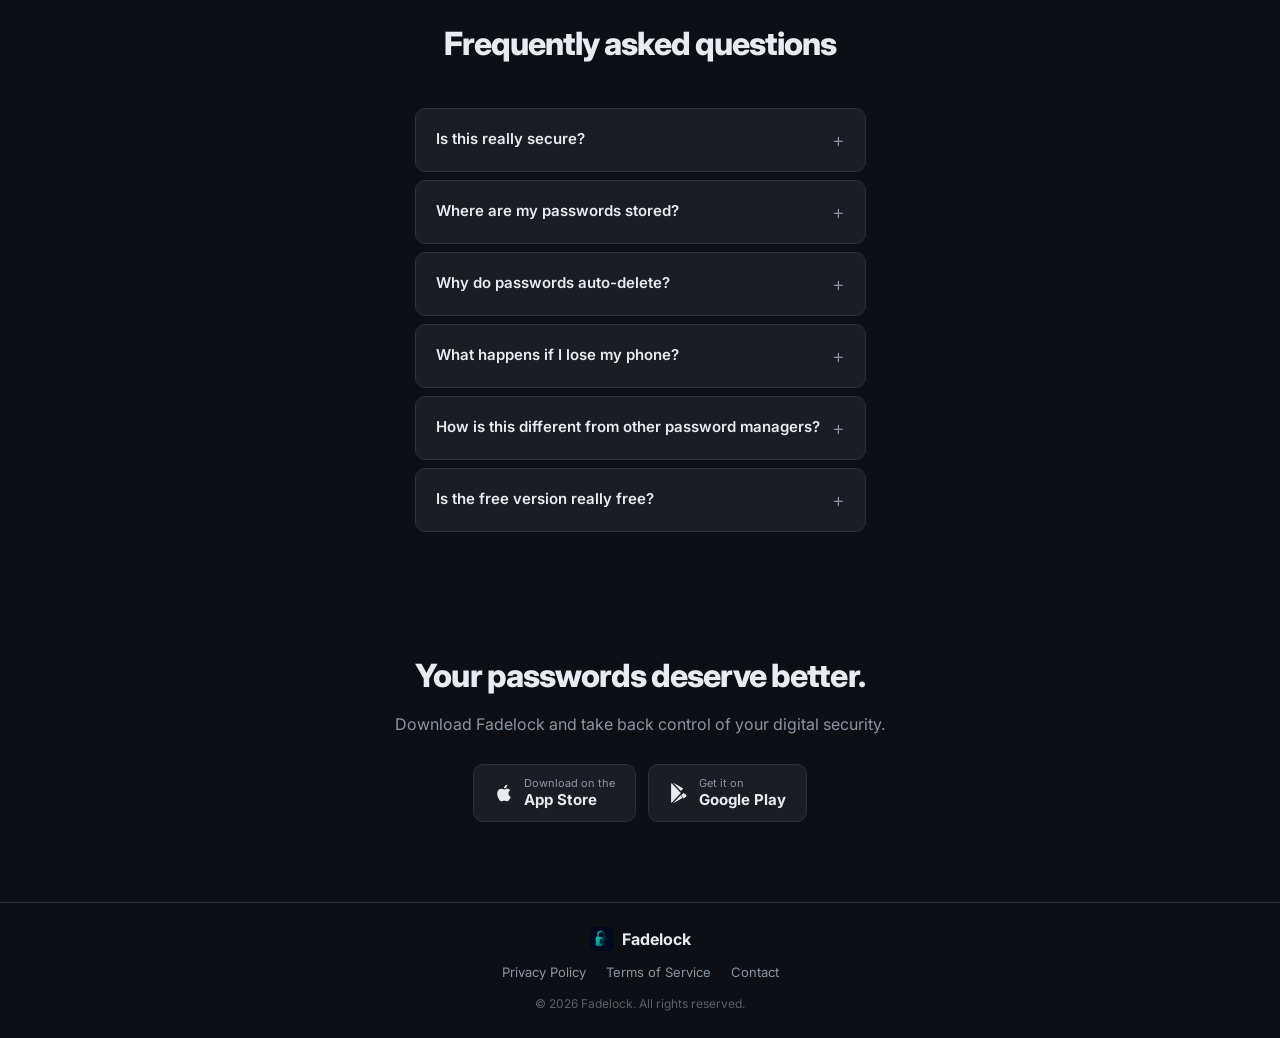
==== commit 58d94f7c: "Update index.html" ====
--- a/index.html
+++ b/index.html
@@ -68,7 +68,7 @@
         "name": "Fadelock",
         "operatingSystem": "Android",
         "applicationCategory": "SecurityApplication",
-        "downloadUrl": "https://play.google.com/store/apps/details?id=space.manus.securegen"
+        "downloadUrl": "https://play.google.com/store/apps/details?id=com.Security340.fadelock"
       }
     ]
   }
@@ -117,7 +117,7 @@
           <svg viewBox="0 0 24 24" width="18" height="18" fill="currentColor"><path d="M18.71 19.5c-.83 1.24-1.71 2.45-3.05 2.47-1.34.03-1.77-.79-3.29-.79-1.53 0-2 .77-3.27.82-1.31.05-2.3-1.32-3.14-2.53C4.25 17 2.94 12.45 4.7 9.39c.87-1.52 2.43-2.48 4.12-2.51 1.28-.02 2.5.87 3.29.87.78 0 2.26-1.07 3.8-.91.65.03 2.47.26 3.64 1.98-.09.06-2.17 1.28-2.15 3.81.03 3.02 2.65 4.03 2.68 4.04-.03.07-.42 1.44-1.38 2.83M13 3.5c.73-.83 1.94-1.46 2.94-1.5.13 1.17-.34 2.35-1.04 3.19-.69.85-1.83 1.51-2.95 1.42-.15-1.15.41-2.35 1.05-3.11z"/></svg>
           <span>App Store</span>
         </a>
-        <a href="https://play.google.com/store/apps/details?id=space.manus.securegen" target="_blank" rel="noopener" class="store-btn google-btn" title="Get it on Google Play">
+        <a href="https://play.google.com/store/apps/details?id=com.Security340.fadelock" target="_blank" rel="noopener" class="store-btn google-btn" title="Get it on Google Play">
           <svg viewBox="0 0 24 24" width="18" height="18" fill="currentColor"><path d="M3.18 23.75c-.36-.17-.68-.52-.68-1.06V1.31c0-.54.32-.89.68-1.06l11.06 11.75L3.18 23.75zm1.4.87l12.52-7.24-2.76-2.93L4.58 24.62zm15.6-10.38c.6.34.82.82.82 1.26s-.22.92-.82 1.26l-2.96 1.71-3.03-3.22 3.03-3.22 2.96 1.71v.5zM4.58-.62l9.76 10.17 2.76-2.93L4.58-.62z"/></svg>
           <span>Google Play</span>
         </a>
@@ -153,7 +153,7 @@
             <span class="hero-store-name">App Store</span>
           </div>
         </a>
-        <a href="https://play.google.com/store/apps/details?id=space.manus.securegen" target="_blank" rel="noopener" class="hero-store-btn">
+        <a href="https://play.google.com/store/apps/details?id=com.Security340.fadelock" target="_blank" rel="noopener" class="hero-store-btn">
           <svg viewBox="0 0 24 24" width="20" height="20" fill="currentColor"><path d="M3.18 23.75c-.36-.17-.68-.52-.68-1.06V1.31c0-.54.32-.89.68-1.06l11.06 11.75L3.18 23.75zm1.4.87l12.52-7.24-2.76-2.93L4.58 24.62zm15.6-10.38c.6.34.82.82.82 1.26s-.22.92-.82 1.26l-2.96 1.71-3.03-3.22 3.03-3.22 2.96 1.71v.5zM4.58-.62l9.76 10.17 2.76-2.93L4.58-.62z"/></svg>
           <div class="hero-store-text">
             <span class="hero-store-small">Get it on</span>
@@ -400,8 +400,8 @@
           <tr>
             <th class="pricing-feature-col">Feature</th>
             <th class="pricing-plan-col">Free</th>
-            <th class="pricing-plan-col pricing-highlight">Pro <span class="pricing-price">$0.99/mo</span></th>
-            <th class="pricing-plan-col pricing-highlight-family">Family <span class="pricing-price">$1.49/mo</span></th>
+            <th class="pricing-plan-col pricing-highlight">Pro <span class="pricing-price">$2.99/mo</span></th>
+            <th class="pricing-plan-col pricing-highlight-family">Family <span class="pricing-price">$4.99/mo</span></th>
           </tr>
         </thead>
         <tbody>
@@ -496,7 +496,7 @@
       </details>
       <details class="faq-item">
         <summary class="faq-question">Is the free version really free?</summary>
-        <p class="faq-answer">Yes. The free tier gives you 1 password generation every 12 hours with up to 10 characters. There are no hidden fees. Pro ($0.99/mo) unlocks unlimited generations, 15-character passwords, the encrypted vault, breach monitoring, and removes all ads.</p>
+        <p class="faq-answer">Yes. The free tier gives you 1 password generation every 12 hours with up to 10 characters. There are no hidden fees. Pro ($2.99/mo) unlocks unlimited generations, 15-character passwords, the encrypted vault, breach monitoring, and removes all ads.</p>
       </details>
     </div>
   </section>
@@ -513,7 +513,7 @@
           <span class="hero-store-name">App Store</span>
         </div>
       </a>
-      <a href="https://play.google.com/store/apps/details?id=space.manus.securegen" target="_blank" rel="noopener" class="hero-store-btn">
+      <a href="https://play.google.com/store/apps/details?id=com.Security340.fadelock" target="_blank" rel="noopener" class="hero-store-btn">
         <svg viewBox="0 0 24 24" width="20" height="20" fill="currentColor"><path d="M3.18 23.75c-.36-.17-.68-.52-.68-1.06V1.31c0-.54.32-.89.68-1.06l11.06 11.75L3.18 23.75zm1.4.87l12.52-7.24-2.76-2.93L4.58 24.62zm15.6-10.38c.6.34.82.82.82 1.26s-.22.92-.82 1.26l-2.96 1.71-3.03-3.22 3.03-3.22 2.96 1.71v.5zM4.58-.62l9.76 10.17 2.76-2.93L4.58-.62z"/></svg>
         <div class="hero-store-text">
           <span class="hero-store-small">Get it on</span>
--- a/styles.css
+++ b/styles.css
@@ -1553,6 +1553,34 @@
   50% { opacity: 0.6; }
 }
 
+@keyframes fadeUp {
+  from {
+    opacity: 0;
+    transform: translateY(24px);
+  }
+  to {
+    opacity: 1;
+    transform: translateY(0);
+  }
+}
+
+.testimonial-card {
+  opacity: 0;
+  transform: translateY(24px);
+}
+
+.testimonial-card.visible {
+  animation: fadeUp 0.5s ease forwards;
+}
+
+.testimonial-card.visible:nth-child(2) {
+  animation-delay: 0.12s;
+}
+
+.testimonial-card.visible:nth-child(3) {
+  animation-delay: 0.24s;
+}
+
 .generating {
   animation: pulse 0.6s ease-in-out;
 }
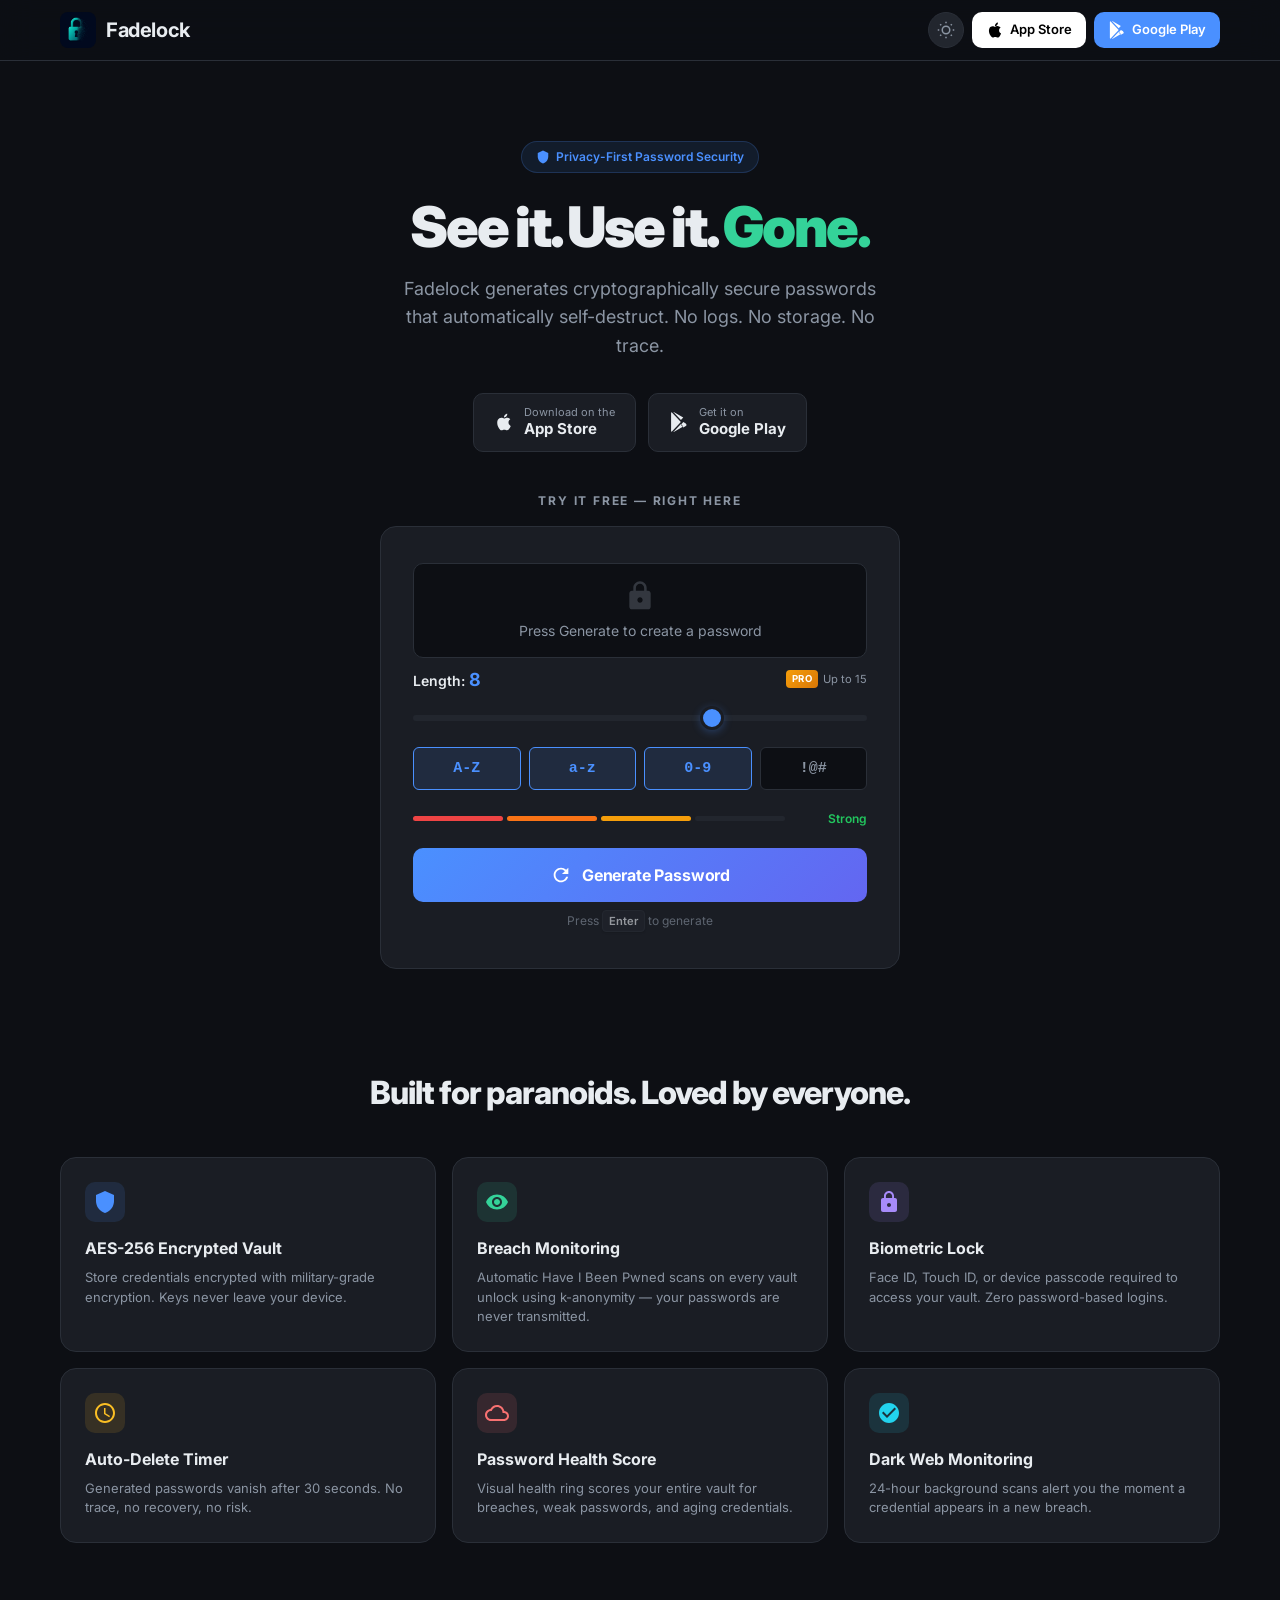
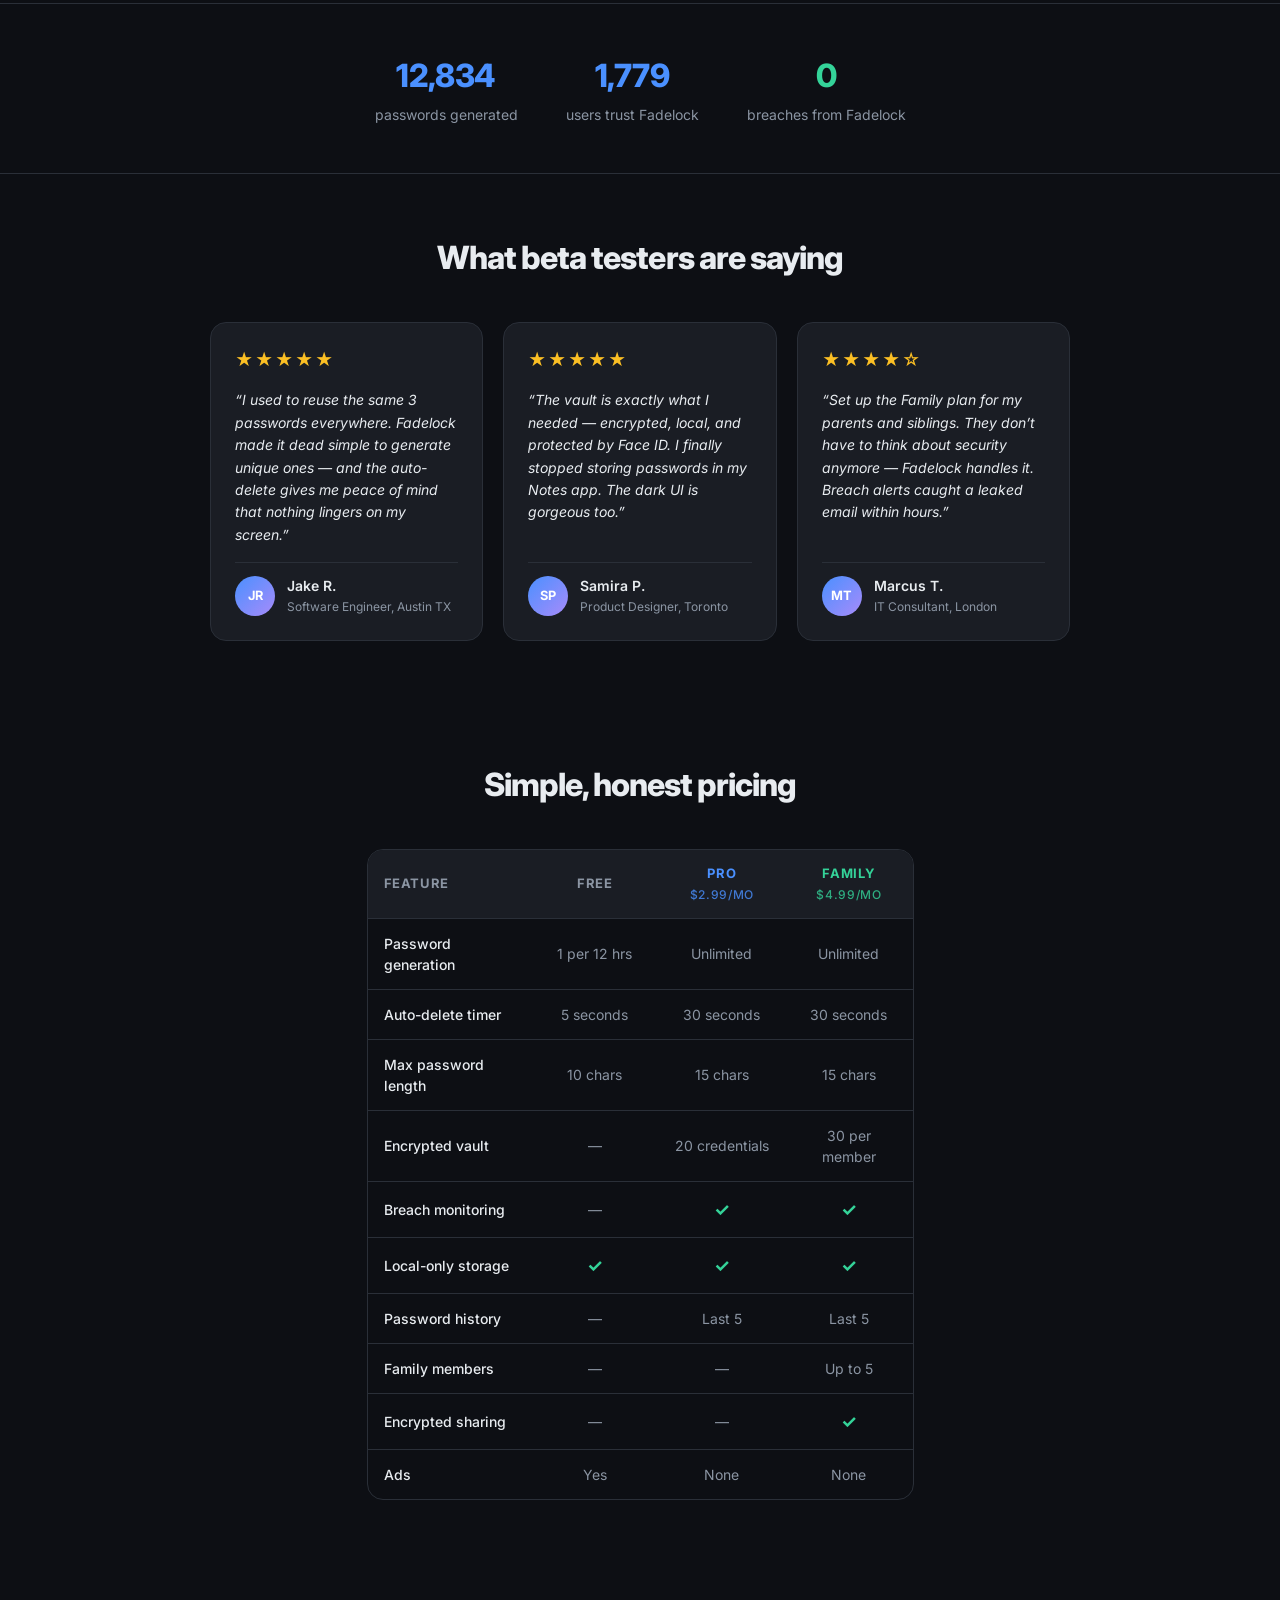
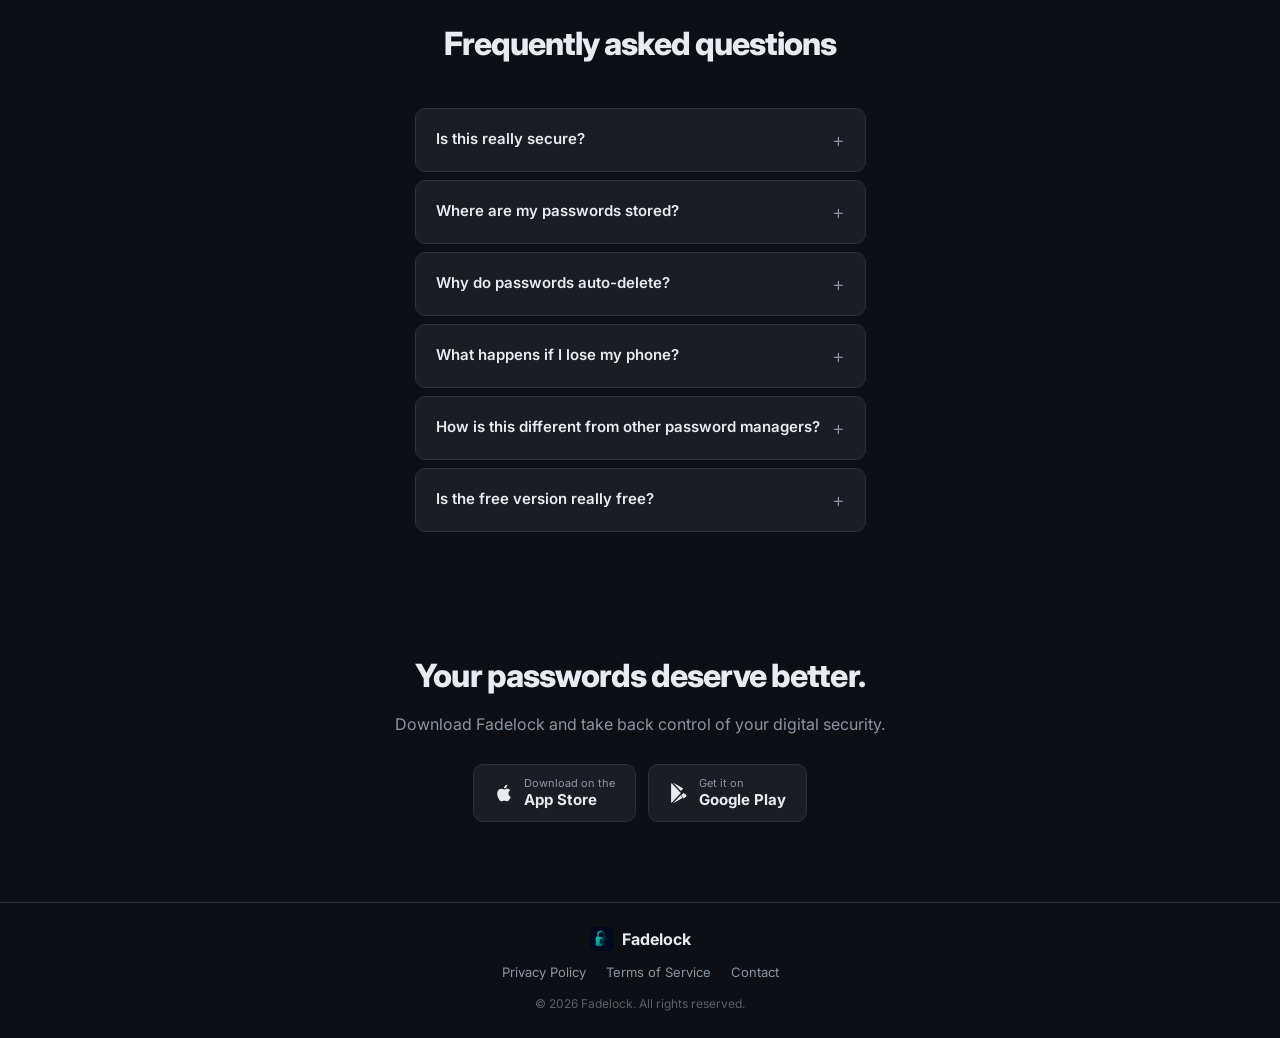
==== commit b215caf0: "Update index.html" ====
--- a/index.html
+++ b/index.html
@@ -436,10 +436,10 @@
             <td><span class="check-mark">&#10003;</span></td>
           </tr>
           <tr>
-            <td>Cloud sync</td>
-            <td>&mdash;</td>
-            <td><span class="check-mark">&#10003;</span></td>
-            <td><span class="check-mark">&#10003;</span></td>
+           <td>Local-only storage</td>
+<td><span class="check-mark">&#10003;</span></td>
+<td><span class="check-mark">&#10003;</span></td>
+<td><span class="check-mark">&#10003;</span></td>
           </tr>
           <tr>
             <td>Password history</td>
@@ -488,7 +488,7 @@
       </details>
       <details class="faq-item">
         <summary class="faq-question">What happens if I lose my phone?</summary>
-        <p class="faq-answer">Your vault is protected by biometric authentication (Face ID / fingerprint). Without your biometrics, the encrypted data is unreadable. Pro users with Cloud Sync enabled can restore their vault on a new device after re-authenticating.</p>
+        <p class="faq-answer">Your vault is protected by biometric authentication (Face ID / fingerprint). Without your biometrics, the encrypted data is unreadable. Your vault never leaves your device — to move it, you create an encrypted backup file that you control and restore it yourself.</p>
       </details>
       <details class="faq-item">
         <summary class="faq-question">How is this different from other password managers?</summary>
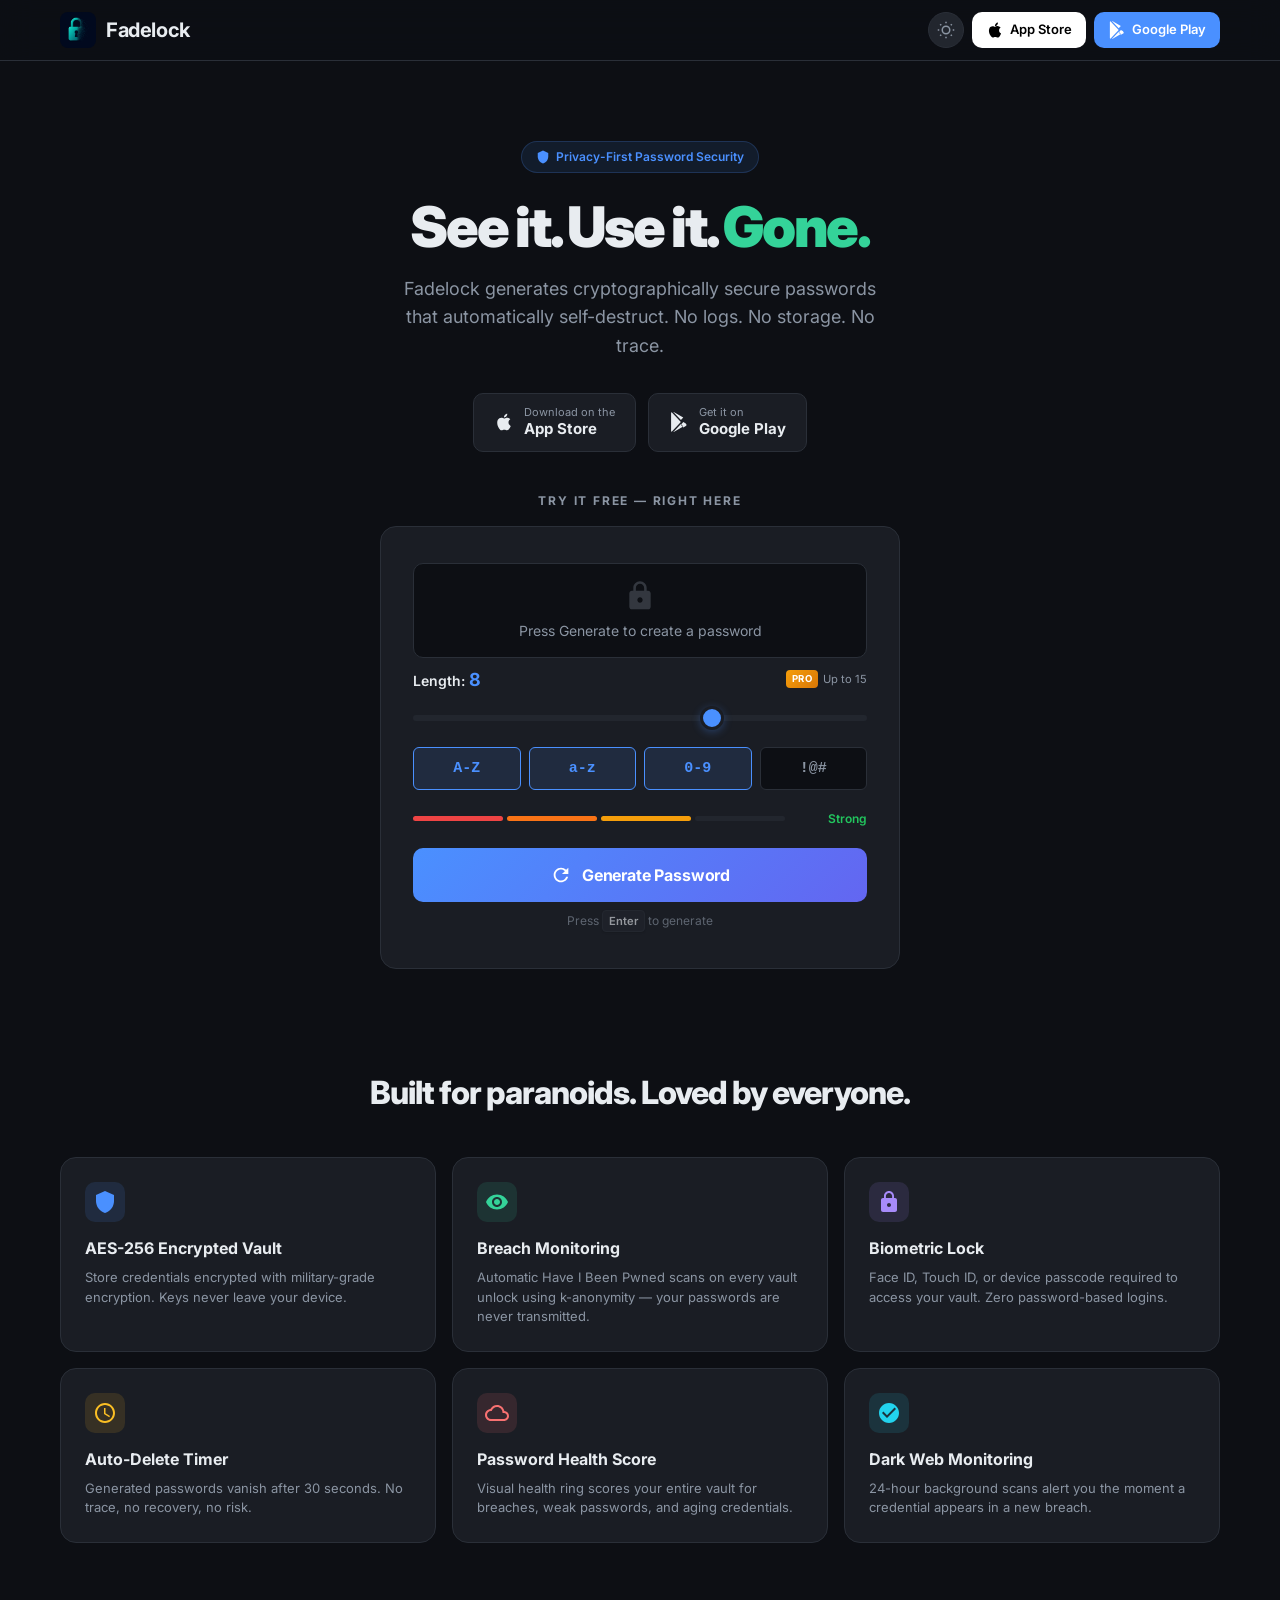
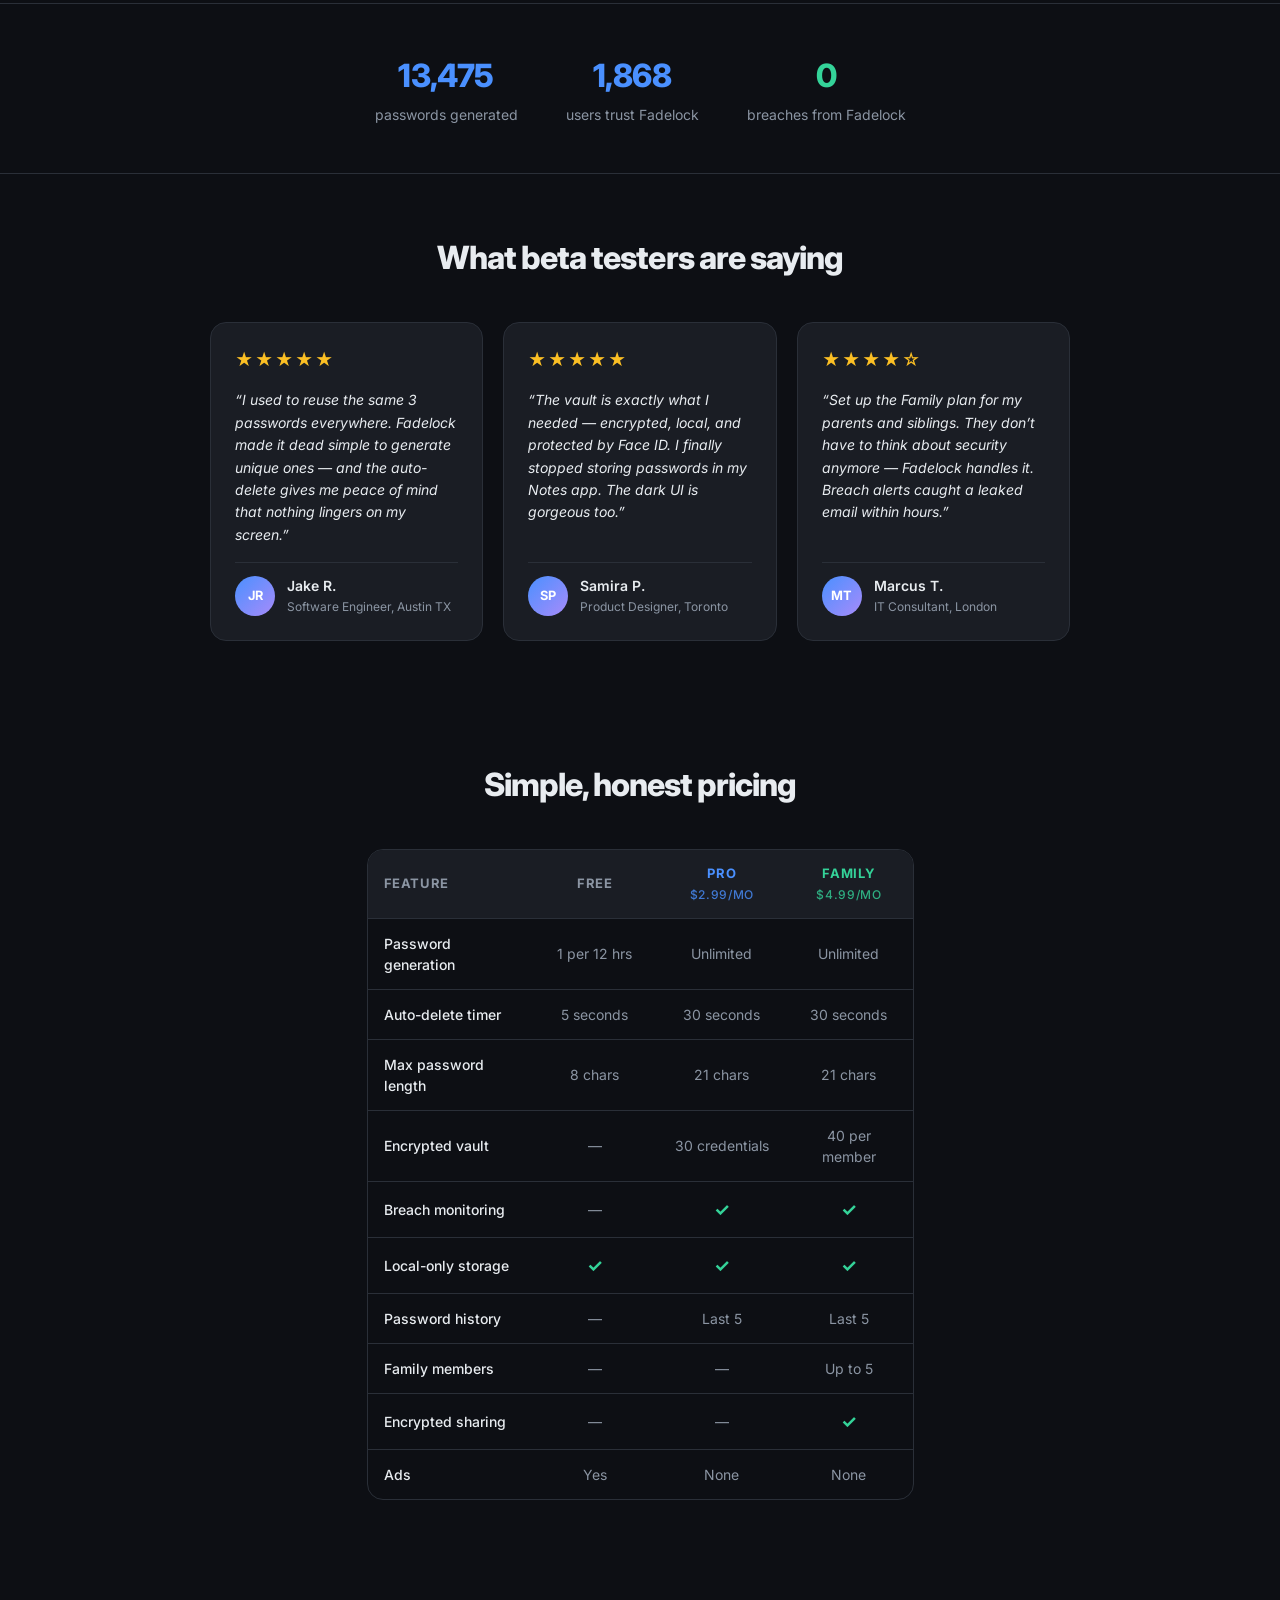
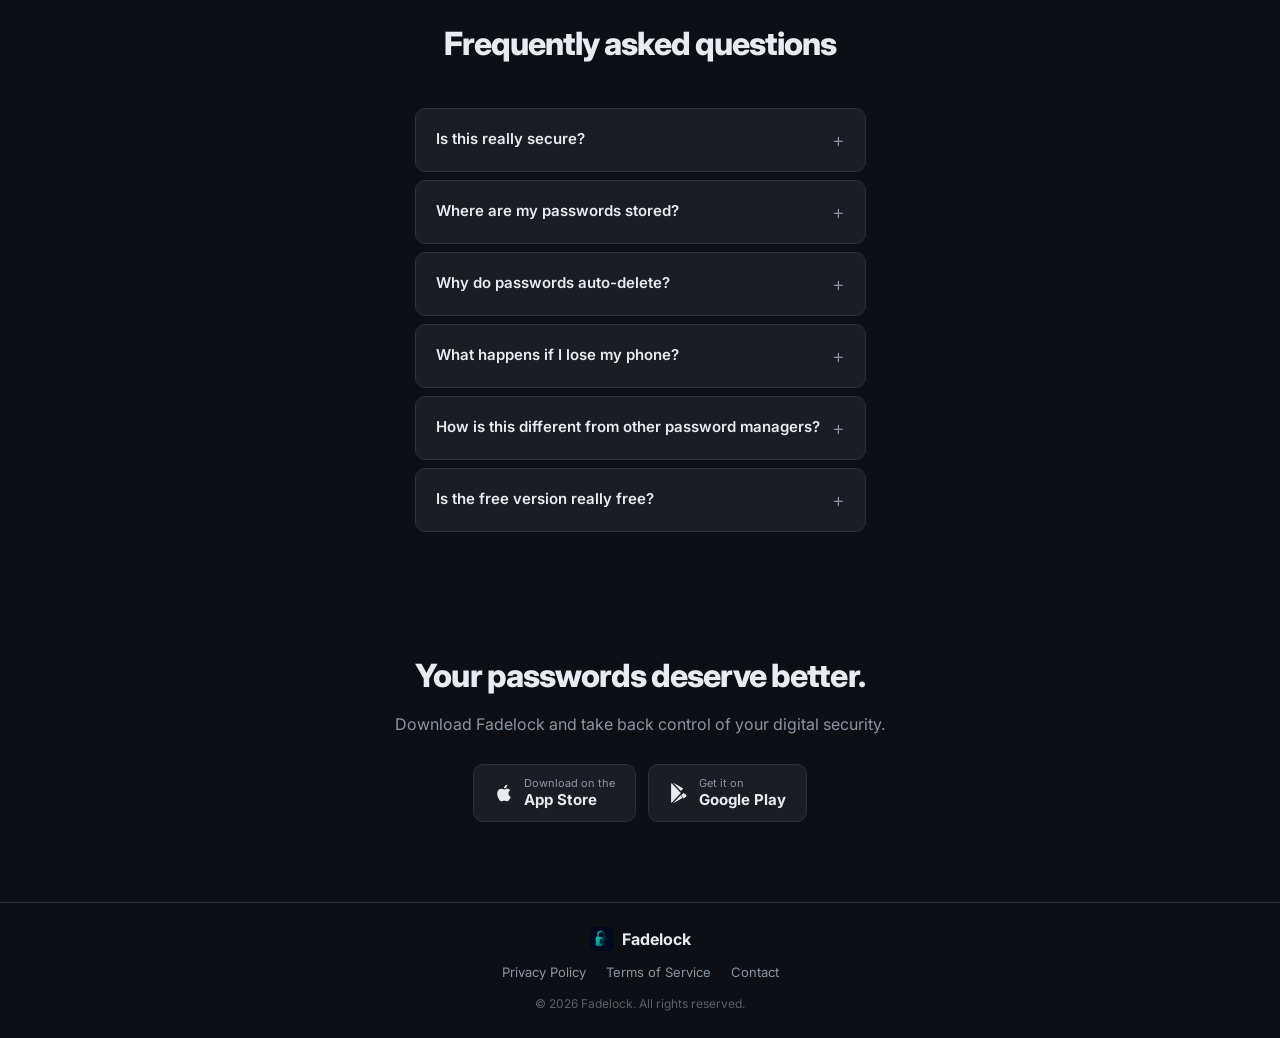
==== commit 25d218e6: "Update index.html" ====
--- a/index.html
+++ b/index.html
@@ -419,15 +419,15 @@
           </tr>
           <tr>
             <td>Max password length</td>
-            <td>10 chars</td>
-            <td>15 chars</td>
-            <td>15 chars</td>
+            <td>8 chars</td>
+            <td>21 chars</td>
+            <td>21 chars</td>
           </tr>
           <tr>
             <td>Encrypted vault</td>
             <td>&mdash;</td>
-            <td>20 credentials</td>
-            <td>30 per member</td>
+            <td>30 credentials</td>
+            <td>40 per member</td>
           </tr>
           <tr>
             <td>Breach monitoring</td>
